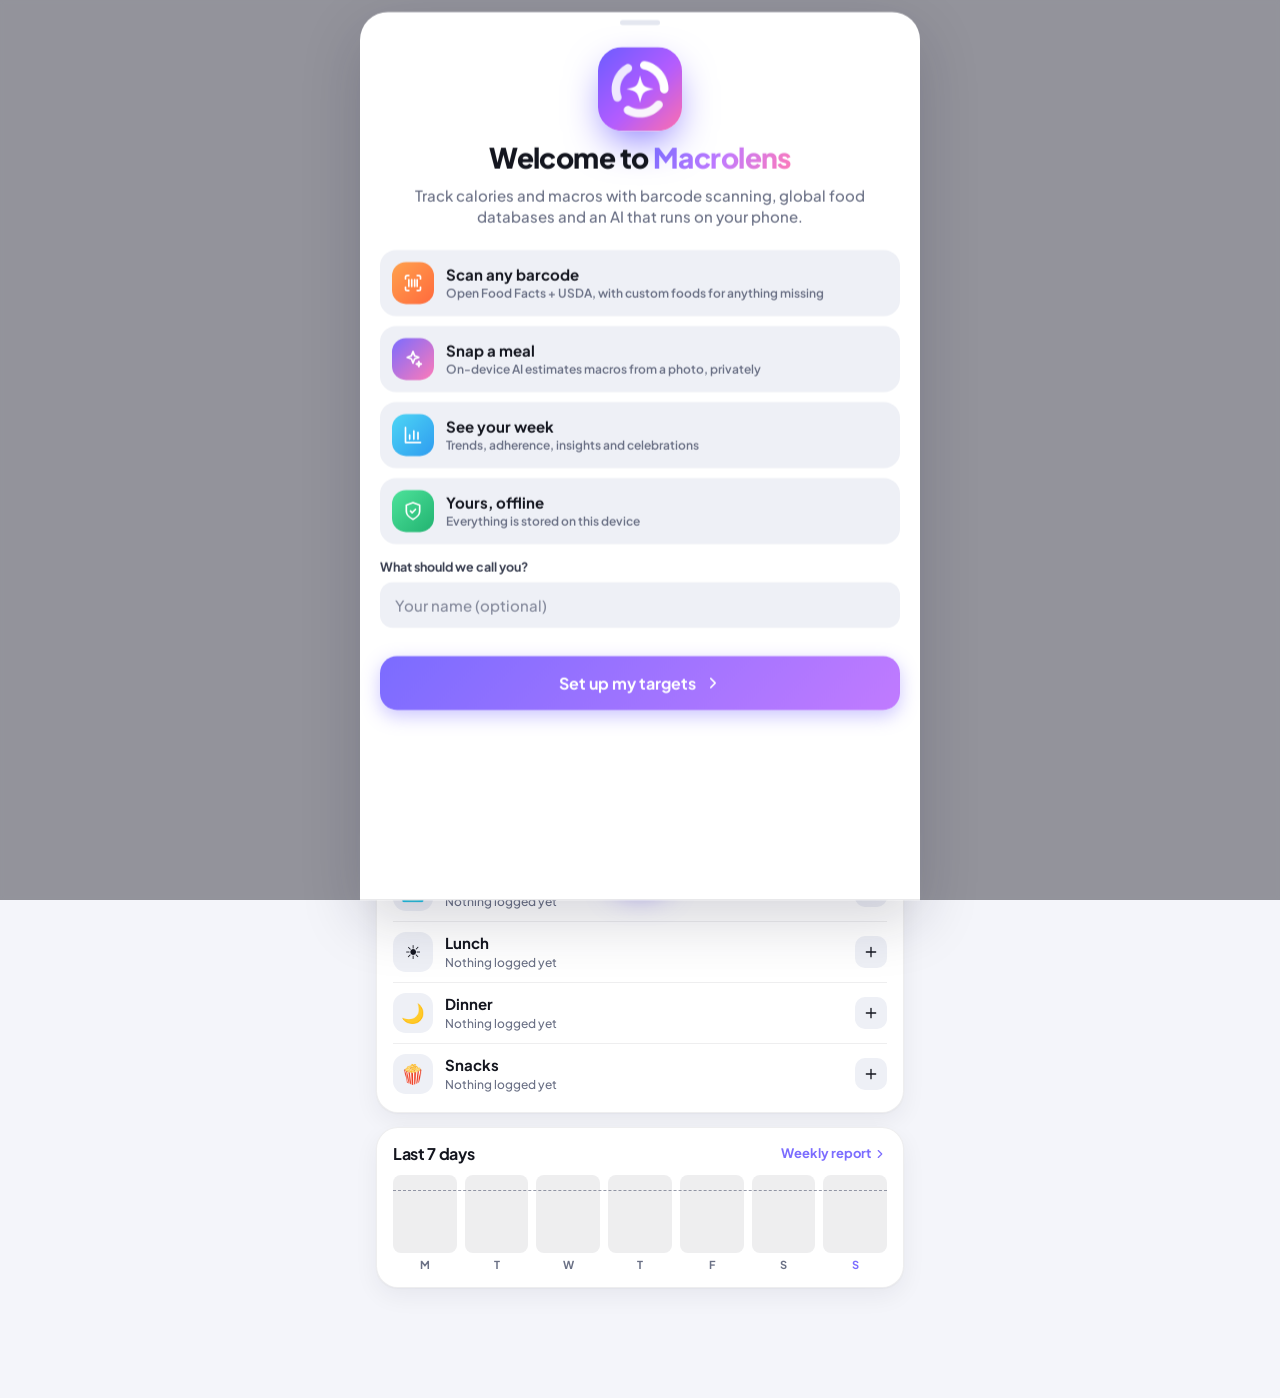
==== index.html @ 3b5131a4 "Initial commit" ====
<!doctype html>
<html lang="en">
<head>
  <meta charset="utf-8">
  <meta name="viewport" content="width=device-width, initial-scale=1, viewport-fit=cover, interactive-widget=resizes-content">
  <title>Macrolens</title>
  <meta name="description" content="Macro & calorie tracker with barcode scanning, Open Food Facts + USDA search, and private on-device AI meal photo estimates.">
  <meta name="theme-color" content="#0c0d12">
  <meta name="color-scheme" content="dark light">
  <meta name="mobile-web-app-capable" content="yes">
  <meta name="apple-mobile-web-app-capable" content="yes">
  <meta name="apple-mobile-web-app-status-bar-style" content="black-translucent">
  <meta name="apple-mobile-web-app-title" content="Macrolens">
  <link rel="manifest" href="manifest.webmanifest">
  <link rel="icon" href="icons/favicon.svg" type="image/svg+xml">
  <link rel="icon" href="icons/icon-192.png" sizes="192x192" type="image/png">
  <link rel="apple-touch-icon" href="icons/apple-touch-icon.png">
  <link rel="preconnect" href="https://fonts.googleapis.com">
  <link rel="preconnect" href="https://fonts.gstatic.com" crossorigin>
  <link rel="stylesheet" href="https://fonts.googleapis.com/css2?family=Plus+Jakarta+Sans:wght@400;500;600;700;800&display=swap">
  <link rel="stylesheet" href="css/app.css">
  <script>
    // Apply the saved theme before first paint to avoid a flash.
    try { var t = localStorage.getItem('ml-theme'); if (t && t !== 'system') document.documentElement.dataset.theme = t; } catch (e) {}
  </script>
</head>
<body>
  <svg width="0" height="0" style="position:absolute" aria-hidden="true" focusable="false">
    <defs>
      <linearGradient id="grad-kcal" x1="0" y1="0" x2="1" y2="1">
        <stop offset="0" stop-color="#7b6cff"/>
        <stop offset="0.55" stop-color="#b56cff"/>
        <stop offset="1" stop-color="#ff7ab8"/>
      </linearGradient>
    </defs>
  </svg>

  <div id="app">
    <main id="view" class="view" aria-live="polite"></main>
    <nav class="tabbar" aria-label="Main"></nav>
  </div>

  <div class="boot-splash" aria-hidden="true">
    <img src="icons/icon-192.png" alt="" width="72" height="72">
  </div>

  <noscript><p style="padding:24px;font-family:sans-serif">Macrolens needs JavaScript enabled.</p></noscript>
  <script type="module" src="js/app.js"></script>
</body>
</html>
---- css/app.css ----
/* ===== Macrolens — design tokens ===== */
:root {
  --brand: #7b6cff;
  --brand-2: #c17bff;
  --kcal: #9a7bff;
  --protein: #ff6b8b;
  --carbs: #36c5f0;
  --fat: #ffb547;
  --fiber: #3dd68c;
  --water: #4c9bff;
  --over: #ff5a5f;
  --ok: #2fcf86;
  --warn: #ffb547;

  --bg: #f4f5fa;
  --surface: #ffffff;
  --surface-2: #eef0f6;
  --surface-3: #e4e7f0;
  --text: #14161f;
  --text-2: #3b4052;
  --muted: #6a7085;
  --border: rgba(15, 20, 40, 0.07);
  --track: rgba(15, 20, 40, 0.07);
  --shadow: 0 1px 2px rgba(20, 24, 50, 0.04), 0 8px 24px rgba(20, 24, 50, 0.06);
  --shadow-lg: 0 20px 60px rgba(20, 24, 50, 0.18);
  --backdrop: rgba(12, 14, 24, 0.42);
  --glass: rgba(255, 255, 255, 0.78);

  --r-sm: 10px;
  --r: 16px;
  --r-lg: 22px;
  --r-xl: 28px;
  --safe-t: env(safe-area-inset-top, 0px);
  --safe-b: env(safe-area-inset-bottom, 0px);
  --tabbar-h: 68px;
  --ease: cubic-bezier(0.2, 0.8, 0.2, 1);
  --spring: cubic-bezier(0.34, 1.56, 0.64, 1);
  --font: 'Plus Jakarta Sans', system-ui, -apple-system, 'Segoe UI', Roboto, sans-serif;
  color-scheme: light;
}

@media (prefers-color-scheme: dark) {
  :root:not([data-theme='light']) {
    --bg: #0c0d12;
    --surface: #15171f;
    --surface-2: #1d2029;
    --surface-3: #262a35;
    --text: #f3f4f8;
    --text-2: #c9ccd8;
    --muted: #8d93a5;
    --border: rgba(255, 255, 255, 0.07);
    --track: rgba(255, 255, 255, 0.08);
    --shadow: 0 1px 0 rgba(255, 255, 255, 0.03) inset, 0 10px 30px rgba(0, 0, 0, 0.25);
    --shadow-lg: 0 24px 70px rgba(0, 0, 0, 0.55);
    --backdrop: rgba(0, 0, 0, 0.6);
    --glass: rgba(18, 20, 27, 0.78);
    color-scheme: dark;
  }
}
:root[data-theme='dark'] {
  --bg: #0c0d12;
  --surface: #15171f;
  --surface-2: #1d2029;
  --surface-3: #262a35;
  --text: #f3f4f8;
  --text-2: #c9ccd8;
  --muted: #8d93a5;
  --border: rgba(255, 255, 255, 0.07);
  --track: rgba(255, 255, 255, 0.08);
  --shadow: 0 1px 0 rgba(255, 255, 255, 0.03) inset, 0 10px 30px rgba(0, 0, 0, 0.25);
  --shadow-lg: 0 24px 70px rgba(0, 0, 0, 0.55);
  --backdrop: rgba(0, 0, 0, 0.6);
  --glass: rgba(18, 20, 27, 0.78);
  color-scheme: dark;
}

/* ===== Base ===== */
*, *::before, *::after { box-sizing: border-box; }
[hidden] { display: none !important; }
html { -webkit-text-size-adjust: 100%; -webkit-tap-highlight-color: transparent; }
body {
  margin: 0;
  min-height: 100dvh;
  background: var(--bg);
  color: var(--text);
  font: 500 15px/1.45 var(--font);
  -webkit-font-smoothing: antialiased;
  overscroll-behavior-y: none;
}
body.has-sheet { overflow: hidden; }
a { color: inherit; text-decoration: none; }
button { font: inherit; color: inherit; background: none; border: 0; padding: 0; cursor: pointer; }
button:disabled { opacity: 0.5; cursor: default; }
img { display: block; max-width: 100%; }
h1, h2, h3, h4 { margin: 0; letter-spacing: -0.02em; line-height: 1.2; }
h1 { font-size: 26px; font-weight: 800; }
h2 { font-size: 20px; font-weight: 800; }
h3 { font-size: 16px; font-weight: 700; }
h4 { font-size: 13px; font-weight: 700; }
p { margin: 0; }
input, select, textarea { font: inherit; color: inherit; }
:focus-visible { outline: 2px solid var(--brand); outline-offset: 2px; }
.ico { flex: none; display: block; }
b { font-weight: 700; }
small { font-size: 12px; }

/* ===== Layout ===== */
#app { max-width: 560px; margin: 0 auto; min-height: 100dvh; }
.view { padding: calc(var(--safe-t) + 14px) 16px calc(var(--tabbar-h) + var(--safe-b) + 24px); }
.view-inner { display: flex; flex-direction: column; gap: 14px; }
.view-inner.enter { animation: viewIn 0.35s var(--ease) both; }
@keyframes viewIn { from { opacity: 0; transform: translateY(8px); } }
.bottom-space { height: 4px; }

.topbar { display: flex; align-items: flex-end; justify-content: space-between; gap: 12px; padding: 4px 2px 2px; }
.eyebrow { color: var(--muted); font-size: 13px; font-weight: 600; margin-bottom: 2px; }
.range-sub { margin-top: -8px; padding: 0 2px; }

.card {
  background: var(--surface);
  border: 1px solid var(--border);
  border-radius: var(--r-lg);
  padding: 16px;
  box-shadow: var(--shadow);
}
.card-head { display: flex; align-items: center; justify-content: space-between; gap: 10px; margin-bottom: 12px; }
.card-head h3 { display: flex; align-items: center; gap: 8px; }
.card > p.muted.small { margin: -4px 0 12px; }
.error-card { border-color: color-mix(in srgb, var(--over) 40%, transparent); }

/* ===== Utilities ===== */
.row { display: flex; align-items: center; }
.row.gap { gap: 12px; }
.row.gap-sm, .gap-sm { gap: 6px; }
.row.between, .between { justify-content: space-between; }
.wrap { flex-wrap: wrap; }
.grow { flex: 1; min-width: 0; }
.grid2 { display: grid; grid-template-columns: 1fr 1fr; gap: 10px; }
.grid3 { display: grid; grid-template-columns: repeat(3, 1fr); gap: 10px; }
.muted { color: var(--muted); }
.small { font-size: 12.5px; }
.center { text-align: center; }
.nomargin { margin: 0 !important; }
.empty { color: var(--muted); text-align: center; padding: 18px 8px; font-size: 14px; }
.empty.sm { padding: 10px; font-size: 13px; }
.protein-text { color: var(--protein); }
.carbs-text { color: var(--carbs); }
.fat-text { color: var(--fat); }
.ok-text { color: var(--ok); display: inline-flex; align-items: center; gap: 4px; }
.warn-text { color: var(--warn); display: inline-flex; align-items: center; gap: 4px; }
.danger-text { color: var(--over) !important; }
.grad-text { background: linear-gradient(120deg, var(--brand), var(--brand-2) 50%, #ff7ab8); -webkit-background-clip: text; background-clip: text; color: transparent; }
.link { color: var(--brand); font-weight: 700; font-size: 13px; display: inline-flex; align-items: center; gap: 2px; }
.sub-head { margin: 18px 0 6px; color: var(--muted); text-transform: uppercase; letter-spacing: 0.06em; font-size: 11px; }

.pill { display: inline-flex; align-items: center; gap: 4px; padding: 3px 9px; border-radius: 99px; background: var(--surface-2); font-size: 11.5px; font-weight: 700; color: var(--text-2); }
.pill.down { background: color-mix(in srgb, var(--ok) 16%, transparent); color: var(--ok); }
.pill.up { background: color-mix(in srgb, var(--warn) 18%, transparent); color: var(--warn); }

.badge { display: inline-flex; align-items: center; gap: 3px; padding: 1px 6px; border-radius: 6px; font-size: 10px; font-weight: 800; letter-spacing: 0.03em; text-transform: uppercase; background: var(--surface-2); color: var(--muted); vertical-align: 1px; }
.badge-off { background: color-mix(in srgb, #ff8a3d 16%, transparent); color: #f07a2a; }
.badge-usda { background: color-mix(in srgb, var(--fiber) 16%, transparent); color: #22b371; }
.badge-custom { background: color-mix(in srgb, var(--brand) 16%, transparent); color: var(--brand); }
.badge-ai { background: linear-gradient(120deg, color-mix(in srgb, var(--brand) 22%, transparent), color-mix(in srgb, #ff7ab8 22%, transparent)); color: var(--brand-2); }
.badge-quick { background: color-mix(in srgb, var(--fat) 18%, transparent); color: #e69a20; }
.badge-ok { background: color-mix(in srgb, var(--ok) 16%, transparent); color: var(--ok); }

/* ===== Buttons ===== */
.btn {
  display: inline-flex; align-items: center; justify-content: center; gap: 8px;
  height: 44px; padding: 0 18px; border-radius: 14px;
  font-weight: 700; font-size: 14.5px; white-space: nowrap;
  transition: transform 0.15s var(--ease), background 0.2s, box-shadow 0.2s, opacity 0.2s;
  user-select: none;
}
.btn:active:not(:disabled) { transform: scale(0.97); }
.btn.primary { background: linear-gradient(135deg, var(--brand), var(--brand-2)); color: #fff; box-shadow: 0 6px 18px color-mix(in srgb, var(--brand) 38%, transparent); }
.btn.soft { background: var(--surface-2); color: var(--text); }
.btn.ghost { background: transparent; color: var(--text-2); }
.btn.danger { background: var(--over); color: #fff; }
.btn.sm { height: 34px; padding: 0 12px; font-size: 13px; border-radius: 11px; }
.btn.lg { height: 54px; font-size: 16px; border-radius: 17px; }
.btn.block { display: flex; width: 100%; }
.btn.grow { flex: 1; }
.link-btn { color: var(--muted); font-weight: 600; font-size: 13.5px; height: 40px; }

.btn-icon {
  display: inline-grid; place-items: center; width: 40px; height: 40px; border-radius: 13px; flex: none;
  transition: transform 0.15s var(--ease), background 0.2s;
  position: relative;
}
.btn-icon:active { transform: scale(0.92); }
.btn-icon.soft { background: var(--surface-2); }
.btn-icon.ghost { color: var(--muted); }
.btn-icon.sm { width: 32px; height: 32px; border-radius: 10px; }
.btn-icon.primary-soft { background: color-mix(in srgb, var(--brand) 14%, transparent); color: var(--brand); }
.btn-icon.disabled { opacity: 0.35; pointer-events: none; }

/* ===== Forms ===== */
.field { display: flex; flex-direction: column; gap: 6px; margin-bottom: 14px; min-width: 0; }
.label { font-size: 12.5px; font-weight: 700; color: var(--text-2); display: flex; align-items: baseline; gap: 4px; }
.unit-hint { color: var(--muted); font-weight: 600; font-size: 11px; }
.unit { color: var(--muted); font-weight: 600; font-size: 13px; }
.input {
  width: 100%; height: 46px; padding: 0 14px; border-radius: 13px;
  background: var(--surface-2); border: 1.5px solid transparent; outline: none;
  font-weight: 600; font-size: 15px;
  transition: border-color 0.2s, background 0.2s;
  -webkit-appearance: none; appearance: none;
}
.input:focus { border-color: color-mix(in srgb, var(--brand) 60%, transparent); background: var(--surface); }
.input::placeholder { color: var(--muted); font-weight: 500; opacity: 0.8; }
.input.sm { height: 38px; font-size: 13.5px; padding: 0 10px; border-radius: 11px; }
.input-xl { height: 58px; font-size: 24px; font-weight: 800; }
select.input { background-image: url("data:image/svg+xml,%3Csvg xmlns='http://www.w3.org/2000/svg' width='16' height='16' viewBox='0 0 24 24' fill='none' stroke='%238d93a5' stroke-width='2.5' stroke-linecap='round'%3E%3Cpath d='m6 9 6 6 6-6'/%3E%3C/svg%3E"); background-repeat: no-repeat; background-position: right 12px center; padding-right: 36px; }
input[type='number']::-webkit-inner-spin-button { -webkit-appearance: none; }
input[type='number'] { -moz-appearance: textfield; }

.seg { display: flex; background: var(--surface-2); padding: 4px; border-radius: 14px; gap: 4px; }
.seg button { flex: 1; height: 38px; border-radius: 10px; font-weight: 700; font-size: 13.5px; color: var(--muted); display: flex; align-items: center; justify-content: center; gap: 6px; transition: background 0.2s, color 0.2s, box-shadow 0.2s; }
.seg button.active { background: var(--surface); color: var(--text); box-shadow: 0 2px 8px rgba(0, 0, 0, 0.08); }
.seg.sm button { height: 30px; font-size: 12.5px; padding: 0 10px; }
.seg-lg button { height: 54px; flex-direction: column; gap: 0; font-size: 12.5px; }
.seg-lg button span { font-size: 18px; line-height: 1.2; }

.chip { display: inline-flex; align-items: center; gap: 6px; height: 36px; padding: 0 14px; border-radius: 99px; background: var(--surface-2); font-weight: 700; font-size: 13px; color: var(--text-2); white-space: nowrap; transition: background 0.2s, color 0.2s, transform 0.15s; }
.chip:active { transform: scale(0.95); }
.chip.active { background: var(--text); color: var(--bg); }
.chip.sm { height: 30px; padding: 0 12px; font-size: 12.5px; }
.chips-wrap { display: flex; flex-wrap: wrap; gap: 8px; }
.meal-chips { display: flex; gap: 8px; overflow-x: auto; scrollbar-width: none; padding: 2px 0; }
.meal-chips::-webkit-scrollbar { display: none; }
.meal-chips.compact .chip { height: 32px; padding: 0 12px; font-size: 12.5px; }

.radio-cards { display: flex; flex-direction: column; gap: 6px; }
.radio-cards button { text-align: left; padding: 10px 14px; border-radius: 13px; background: var(--surface-2); border: 1.5px solid transparent; display: flex; justify-content: space-between; align-items: center; gap: 10px; transition: border-color 0.2s, background 0.2s; }
.radio-cards button small { color: var(--muted); font-weight: 600; text-align: right; }
.radio-cards button.active { border-color: var(--brand); background: color-mix(in srgb, var(--brand) 10%, var(--surface)); }

.switch { -webkit-appearance: none; appearance: none; width: 48px; height: 28px; border-radius: 99px; background: var(--surface-3); position: relative; cursor: pointer; transition: background 0.25s; flex: none; margin: 0; }
.switch::after { content: ''; position: absolute; top: 3px; left: 3px; width: 22px; height: 22px; border-radius: 50%; background: #fff; box-shadow: 0 2px 6px rgba(0, 0, 0, 0.2); transition: transform 0.25s var(--spring); }
.switch:checked { background: var(--brand); }
.switch:checked::after { transform: translateX(20px); }

input[type='range'] { -webkit-appearance: none; appearance: none; width: 100%; height: 6px; border-radius: 99px; background: var(--track); outline: none; }
input[type='range']::-webkit-slider-thumb { -webkit-appearance: none; width: 24px; height: 24px; border-radius: 50%; background: #fff; border: 3px solid var(--brand); box-shadow: 0 2px 8px rgba(0, 0, 0, 0.2); cursor: pointer; }
input[type='range']::-moz-range-thumb { width: 18px; height: 18px; border-radius: 50%; background: #fff; border: 3px solid var(--brand); }

/* ===== Tab bar ===== */
.tabbar {
  position: fixed; left: 50%; bottom: 0; transform: translateX(-50%); z-index: 50;
  width: 100%; max-width: 560px;
  height: calc(var(--tabbar-h) + var(--safe-b)); padding: 6px 10px var(--safe-b);
  display: grid; grid-template-columns: repeat(5, 1fr); align-items: center;
  background: var(--glass); backdrop-filter: blur(20px) saturate(1.6); -webkit-backdrop-filter: blur(20px) saturate(1.6);
  border-top: 1px solid var(--border);
}
.tabbar a { display: flex; flex-direction: column; align-items: center; gap: 3px; font-size: 11px; font-weight: 700; color: var(--muted); padding: 6px 0; transition: color 0.2s; }
.tabbar a .ico { transition: transform 0.3s var(--spring); }
.tabbar a.active { color: var(--text); }
.tabbar a.active .ico { transform: translateY(-1px) scale(1.08); color: var(--brand); }
.fab {
  justify-self: center; width: 58px; height: 58px; margin-top: -26px; border-radius: 20px;
  display: grid; place-items: center; color: #fff;
  background: linear-gradient(135deg, var(--brand), var(--brand-2) 60%, #ff7ab8);
  box-shadow: 0 10px 26px color-mix(in srgb, var(--brand) 50%, transparent), 0 0 0 5px var(--bg);
  transition: transform 0.2s var(--spring);
}
.fab:active { transform: scale(0.9) rotate(90deg); }

/* ===== Rings & bars ===== */
.ring { position: relative; flex: none; }
.ring svg { display: block; }
.ring-fill { transition: stroke-dashoffset 1.1s var(--ease); }
.ring-over { filter: drop-shadow(0 0 4px color-mix(in srgb, var(--over) 60%, transparent)); }
.ring-center { position: absolute; inset: 0; display: flex; flex-direction: column; align-items: center; justify-content: center; text-align: center; }

.pbar { height: 8px; border-radius: 99px; background: var(--track); overflow: hidden; }
.pbar.lg { height: 10px; }
.pbar span { display: block; height: 100%; border-radius: inherit; transition: width 0.9s var(--ease); }
.pbar.is-over span { background: var(--over) !important; }

.split-bar { display: flex; height: 8px; border-radius: 99px; overflow: hidden; gap: 2px; background: var(--track); }
.split-bar.lg { height: 12px; }
.split-bar span { transition: width 0.5s var(--ease); }
.split-bar .p { background: var(--protein); }
.split-bar .c { background: var(--carbs); }
.split-bar .f { background: var(--fat); }

/* ===== Dashboard ===== */
.streak-chip { display: flex; align-items: center; gap: 4px; height: 38px; padding: 0 12px; border-radius: 13px; background: var(--surface); border: 1px solid var(--border); color: var(--muted); font-size: 15px; box-shadow: var(--shadow); }
.streak-chip.on { color: #ff7a3d; }
.streak-chip.on .ico { animation: flicker 2.2s ease-in-out infinite; }
@keyframes flicker { 50% { transform: scale(1.12) rotate(-4deg); } }

.install-card { display: flex; align-items: center; gap: 12px; text-align: left; background: linear-gradient(135deg, color-mix(in srgb, var(--brand) 16%, var(--surface)), var(--surface)); }
.install-card > span:nth-child(2) { flex: 1; display: flex; flex-direction: column; }
.install-card small { color: var(--muted); }
.install-ico { width: 44px; height: 44px; border-radius: 14px; display: grid; place-items: center; background: var(--brand); color: #fff; }

.hero { display: flex; flex-direction: column; align-items: center; gap: 14px; padding: 22px 16px 16px; position: relative; overflow: hidden; }
.hero::before { content: ''; position: absolute; inset: -40% -20% auto; height: 120%; background: radial-gradient(closest-side, color-mix(in srgb, var(--brand) 16%, transparent), transparent); pointer-events: none; }
.hero-ring { position: relative; }
.hero-num { font-size: 44px; font-weight: 800; letter-spacing: -0.04em; line-height: 1; font-variant-numeric: tabular-nums; }
.hero-num.over { color: var(--over); }
.hero-lbl { color: var(--muted); font-weight: 700; font-size: 13px; margin-top: 4px; }
.hero-stats { width: 100%; display: flex; align-items: center; justify-content: space-around; position: relative; }
.hero-stats > div:not(.divider) { display: flex; flex-direction: column; align-items: center; gap: 1px; }
.hero-stats b { font-size: 18px; font-variant-numeric: tabular-nums; }
.hero-stats b small { color: var(--muted); font-weight: 600; }
.divider { width: 1px; height: 30px; background: var(--border); }

.macro-grid { display: grid; grid-template-columns: repeat(3, 1fr); gap: 10px; }
.macro-card { display: flex; flex-direction: column; align-items: center; gap: 2px; padding: 14px 8px 12px; text-align: center; transition: transform 0.15s; }
.macro-card:active { transform: scale(0.97); }
.macro-pct { font-size: 13px; font-weight: 800; }
.macro-name { font-weight: 800; font-size: 13px; margin-top: 6px; }
.macro-val b { font-size: 17px; font-variant-numeric: tabular-nums; }
.macro-val span { font-size: 12px; font-weight: 600; }
.macro-left { font-size: 11.5px; }

.quick-actions { display: grid; grid-template-columns: repeat(4, 1fr); gap: 10px; }
.quick-actions button { display: flex; flex-direction: column; align-items: center; gap: 7px; font-size: 12px; font-weight: 700; color: var(--text-2); transition: transform 0.15s; }
.quick-actions button:active { transform: scale(0.93); }
.qa-ico { width: 58px; height: 58px; border-radius: 19px; display: grid; place-items: center; color: #fff; box-shadow: 0 8px 18px -6px var(--c); --c: var(--brand); background: var(--c); }
.qa-ico.scan { --c: #ff8a3d; background: linear-gradient(135deg, #ffa24d, #ff6a3d); }
.qa-ico.snap { --c: #b56cff; background: linear-gradient(135deg, #7b6cff, #c17bff 60%, #ff7ab8); }
.qa-ico.search { --c: #36c5f0; background: linear-gradient(135deg, #4dd6f5, #2f9cf0); }
.qa-ico.quick { --c: #ffb547; background: linear-gradient(135deg, #ffd060, #ffa03d); }

.water-card .card-head { margin-bottom: 10px; }
.water-ico { width: 38px; height: 38px; border-radius: 12px; display: grid; place-items: center; background: color-mix(in srgb, var(--water) 16%, transparent); color: var(--water); }
.glasses { display: flex; gap: 5px; }
.glass { flex: 1; height: 26px; border-radius: 6px 6px 9px 9px; background: var(--track); position: relative; overflow: hidden; }
.glass::after { content: ''; position: absolute; inset: 100% 0 0; background: linear-gradient(180deg, #7cc0ff, var(--water)); border-radius: inherit; transition: inset 0.5s var(--spring); transition-delay: calc(var(--i) * 30ms); }
.glass.full::after { inset: 0; }

.meals-card { padding-bottom: 8px; }
.meal-row { display: flex; align-items: center; gap: 12px; padding: 10px 0; border-top: 1px solid var(--border); }
.meal-row:first-of-type { border-top: 0; }
.meal-row a { display: flex; flex-direction: column; min-width: 0; }
.meal-row small { white-space: nowrap; overflow: hidden; text-overflow: ellipsis; }
.meal-emoji { width: 40px; height: 40px; border-radius: 13px; background: var(--surface-2); display: grid; place-items: center; font-size: 19px; flex: none; }
.meal-kcal { font-weight: 800; font-variant-numeric: tabular-nums; }
.meal-kcal small { color: var(--muted); font-weight: 600; }

.spark-card { display: block; }
.spark { position: relative; display: flex; gap: 8px; height: 96px; }
.spark-target { position: absolute; left: 0; right: 0; height: 0; border-top: 1.5px dashed color-mix(in srgb, var(--muted) 70%, transparent); pointer-events: none; z-index: 1; }
.spark-col { flex: 1; display: flex; flex-direction: column; align-items: center; gap: 4px; }
.spark-col span { font-size: 11px; font-weight: 700; color: var(--muted); height: 14px; }
.spark-col.today span { color: var(--brand); }
.spark-bar-wrap { flex: 1; width: 100%; display: flex; align-items: flex-end; background: var(--track); border-radius: 8px; overflow: hidden; }
.spark-bar { width: 100%; background: color-mix(in srgb, var(--brand) 55%, transparent); border-radius: 8px; transition: height 0.9s var(--ease); }
.spark-bar.hit { background: linear-gradient(180deg, var(--brand-2), var(--brand)); }
.spark-bar.over { background: linear-gradient(180deg, #ff8a8d, var(--over)); }

/* ===== Diary ===== */
.date-strip { display: flex; align-items: center; gap: 2px; }
.days { flex: 1; display: grid; grid-template-columns: repeat(7, 1fr); gap: 4px; }
.day { display: flex; flex-direction: column; align-items: center; gap: 2px; padding: 8px 0 6px; border-radius: 14px; color: var(--muted); font-size: 11px; font-weight: 700; transition: background 0.2s, color 0.2s; }
.day b { font-size: 16px; color: var(--text); }
.day i { width: 5px; height: 5px; border-radius: 50%; background: transparent; }
.day.logged i { background: var(--brand); }
.day.today b { color: var(--brand); }
.day.sel { background: var(--text); color: color-mix(in srgb, var(--bg) 70%, transparent); }
.day.sel b { color: var(--bg); }
.day.sel.logged i { background: var(--bg); }
label.btn-icon { cursor: pointer; overflow: hidden; }
.date-input { position: absolute; inset: 0; opacity: 0; cursor: pointer; }
.date-input::-webkit-calendar-picker-indicator { position: absolute; inset: 0; width: 100%; height: 100%; cursor: pointer; }

.day-summary { display: flex; flex-direction: column; gap: 10px; }
.ds-top { display: flex; align-items: baseline; justify-content: space-between; }
.ds-kcal { font-size: 24px; letter-spacing: -0.03em; font-variant-numeric: tabular-nums; }
.ds-macros { display: grid; grid-template-columns: repeat(3, 1fr); gap: 12px; }
.ds-macros .small { font-weight: 700; margin-bottom: 5px; gap: 4px; }
.ds-macros .pbar { height: 6px; }

.meal-card { padding: 12px 12px 6px; }
.meal-head { display: flex; align-items: center; gap: 12px; padding: 2px 2px 8px; }
.list { list-style: none; margin: 0; padding: 0; display: flex; flex-direction: column; }
.entry { display: flex; align-items: center; gap: 12px; padding: 9px 4px; border-top: 1px solid var(--border); cursor: pointer; border-radius: 12px; transition: background 0.15s; user-select: none; -webkit-user-select: none; }
.entry:active { background: var(--surface-2); }
.li-thumb { width: 44px; height: 44px; border-radius: 13px; background: var(--surface-2); display: grid; place-items: center; overflow: hidden; flex: none; }
.thumb-img { width: 100%; height: 100%; object-fit: cover; }
.thumb-emoji { font-size: 21px; line-height: 1; }
.li-main { flex: 1; min-width: 0; display: flex; flex-direction: column; gap: 2px; }
.li-title { font-weight: 700; font-size: 14.5px; white-space: nowrap; overflow: hidden; text-overflow: ellipsis; }
.li-sub { color: var(--muted); font-size: 12px; font-weight: 600; white-space: nowrap; overflow: hidden; text-overflow: ellipsis; }
.li-end { display: flex; flex-direction: column; align-items: flex-end; flex: none; }
.li-end b { font-size: 15px; font-variant-numeric: tabular-nums; }
.li-end small { color: var(--muted); font-size: 11px; font-weight: 600; }
.copy-prev { display: flex; align-items: center; justify-content: center; gap: 8px; width: 100%; padding: 12px; margin: 2px 0 6px; border-radius: 13px; border: 1.5px dashed var(--border); color: var(--muted); font-weight: 700; font-size: 13px; }
.copy-prev:active { background: var(--surface-2); }

/* ===== Week ===== */
.week-nav { display: flex; gap: 6px; }
.stat-grid { display: grid; grid-template-columns: 1fr 1fr; gap: 10px; }
.stat { display: flex; flex-direction: column; gap: 1px; padding: 14px; position: relative; overflow: hidden; }
.stat b { font-size: 24px; letter-spacing: -0.03em; margin-top: 4px; font-variant-numeric: tabular-nums; }
.stat b small { font-size: 14px; color: var(--muted); font-weight: 700; }
.stat-ico { width: 30px; height: 30px; border-radius: 10px; display: grid; place-items: center; margin-bottom: 6px; color: var(--c); background: color-mix(in srgb, var(--c) 15%, transparent); }
.tone-kcal { --c: var(--kcal); }
.tone-brand { --c: var(--brand); }
.tone-protein { --c: var(--protein); }
.tone-fiber { --c: var(--fiber); }

.chart { width: 100%; height: auto; display: block; overflow: visible; }
.bar-bg { fill: var(--track); opacity: 0.6; }
.bar { fill: color-mix(in srgb, var(--brand) 50%, transparent); transform-box: fill-box; transform-origin: bottom; animation: barUp 0.8s var(--ease) both; animation-delay: var(--d); }
.bar.hit { fill: url(#bar-grad); }
.bar.over { fill: var(--over); }
.bar.empty { display: none; }
@keyframes barUp { from { transform: scaleY(0); } }
.bar-val { font-size: 10px; font-weight: 800; fill: var(--text-2); }
.bar-lbl { font-size: 11px; font-weight: 700; fill: var(--muted); }
.bar-lbl.today { fill: var(--brand); }
.target-line { stroke: var(--text); stroke-opacity: 0.45; stroke-width: 1.5; stroke-dasharray: 4 4; }
.legend { display: inline-flex; align-items: center; gap: 6px; font-size: 12px; font-weight: 700; color: var(--muted); }
.lg-target { width: 16px; border-top: 2px dashed var(--muted); display: inline-block; }

.heat { display: flex; flex-direction: column; gap: 6px; }
.heat-row { display: grid; grid-template-columns: 56px repeat(7, 1fr); gap: 5px; align-items: center; }
.heat-head span { text-align: center; font-size: 11px; font-weight: 700; color: var(--muted); }
.heat-name { font-size: 12px; font-weight: 800; }
.heat-cell { height: 30px; border-radius: 9px; display: grid; place-items: center; font-size: 10.5px; font-weight: 800; color: var(--text-2); background: var(--track); position: relative; overflow: hidden; isolation: isolate; }
.heat-cell::before { content: ''; position: absolute; inset: 0; background: var(--c); opacity: var(--a); z-index: -1; }
.heat-cell.ok { color: #fff; }

.donut-wrap { display: flex; align-items: center; gap: 16px; }
.donut { width: 132px; height: 132px; flex: none; }
.donut circle { transition: stroke-dasharray 0.8s var(--ease); }
.donut-num { font-size: 20px; font-weight: 800; fill: var(--text); }
.donut-lbl { font-size: 10px; font-weight: 700; fill: var(--muted); }
.donut-legend { display: flex; flex-direction: column; gap: 10px; flex: 1; }
.donut-legend > div { display: grid; grid-template-columns: 10px auto 1fr; column-gap: 8px; align-items: center; font-size: 13px; }
.donut-legend small { grid-column: 3; }
.dot { width: 10px; height: 10px; border-radius: 50%; display: inline-block; }

.weight-head { display: flex; align-items: center; gap: 10px; flex-wrap: wrap; margin-bottom: 8px; }
.weight-head > b { font-size: 26px; letter-spacing: -0.03em; }
.weight-head > b small { font-size: 14px; color: var(--muted); }
.w-dot { fill: var(--surface); stroke: var(--brand); stroke-width: 2; }

.insights ul { list-style: none; margin: 0; padding: 0; display: flex; flex-direction: column; gap: 10px; }
.insights li { padding: 12px 14px; border-radius: 14px; background: var(--surface-2); font-size: 13.5px; line-height: 1.5; color: var(--text-2); }
.list.compact li { padding: 8px 0; border-top: 1px solid var(--border); }

/* ===== Profile ===== */
.profile-card { display: flex; flex-direction: column; gap: 14px; }
.avatar { width: 56px; height: 56px; border-radius: 18px; display: grid; place-items: center; font-weight: 800; font-size: 20px; color: #fff; background: linear-gradient(135deg, var(--brand), #ff7ab8); flex: none; }
.targets-row { display: grid; grid-template-columns: 1.1fr 1fr 1fr 1fr; gap: 8px; }
.targets-row > div { display: flex; flex-direction: column; padding: 10px; border-radius: 14px; background: var(--surface-2); }
.targets-row b { font-size: 17px; font-variant-numeric: tabular-nums; }
.targets-row small { font-size: 10.5px; font-weight: 700; color: var(--muted); }
.t-kcal { background: linear-gradient(135deg, var(--brand), var(--brand-2)) !important; color: #fff; }
.t-kcal small { color: rgba(255, 255, 255, 0.8) !important; }
.t-macro.protein b { color: var(--protein); }
.t-macro.carbs b { color: var(--carbs); }
.t-macro.fat b { color: var(--fat); }

.set-row { display: flex; align-items: center; justify-content: space-between; gap: 12px; padding: 12px 0; border-top: 1px solid var(--border); font-weight: 700; width: 100%; text-align: left; }
.set-row > span { display: flex; flex-direction: column; gap: 1px; }
.set-row small { font-weight: 600; }
.card-head + .set-row { border-top: 0; }
.set-row.as-btn { cursor: pointer; }
.card .btn.block + .btn.block, .card .set-row + .btn, .card .grid2 + .btn { margin-top: 10px; }
.about { display: flex; flex-direction: column; gap: 12px; background: transparent; box-shadow: none; border: 0; }
.ai-dl { display: flex; flex-direction: column; gap: 8px; margin-bottom: 8px; }

.calc-result { margin-top: 6px; padding: 16px; border-radius: 18px; background: var(--surface-2); display: flex; flex-direction: column; gap: 12px; }
.calc-big { font-size: 34px; font-weight: 800; letter-spacing: -0.04em; font-variant-numeric: tabular-nums; }
.calc-macros { display: grid; grid-template-columns: repeat(4, 1fr); gap: 6px; }
.calc-macros > div { display: flex; flex-direction: column; }
.calc-macros b { font-size: 16px; }
.calc-macros small { font-weight: 700; color: var(--muted); }
.calc-macros .protein b { color: var(--protein); }
.calc-macros .carbs b { color: var(--carbs); }
.calc-macros .fat b { color: var(--fat); }
.calc-macros .fiber b { color: var(--fiber); }
.diet-desc { margin-top: 2px; }

.manage-row { display: flex; align-items: center; gap: 4px; }
.manage-row .food-row { flex: 1; min-width: 0; }

/* ===== Sheets ===== */
.sheet-wrap { position: fixed; inset: 0; z-index: 100; display: flex; align-items: flex-end; justify-content: center; }
.sheet-backdrop { position: absolute; inset: 0; background: var(--backdrop); opacity: 0; transition: opacity 0.3s; backdrop-filter: blur(2px); }
.sheet {
  position: relative; width: 100%; max-width: 560px; max-height: calc(100dvh - var(--safe-t) - 24px);
  background: var(--surface); border-radius: var(--r-xl) var(--r-xl) 0 0;
  display: flex; flex-direction: column; box-shadow: var(--shadow-lg);
  transform: translateY(105%); transition: transform 0.38s var(--ease);
  will-change: transform; touch-action: pan-y;
}
.sheet-full { height: calc(100dvh - var(--safe-t) - 12px); max-height: none; }
.sheet-wrap.open .sheet-backdrop { opacity: 1; }
.sheet-wrap.open .sheet { transform: none; }
.sheet-wrap.closing .sheet { transform: translateY(105%); transition-duration: 0.28s; }
.sheet-wrap.closing { pointer-events: none; }
.sheet-grab { padding: 8px 0 2px; display: flex; justify-content: center; cursor: grab; flex: none; touch-action: none; }
.sheet-grab span { width: 40px; height: 5px; border-radius: 99px; background: var(--surface-3); }
.sheet-head { display: flex; align-items: center; justify-content: space-between; padding: 6px 12px 6px 20px; flex: none; touch-action: none; }
.sheet-body { flex: 1; overflow-y: auto; padding: 8px 20px 20px; overscroll-behavior: contain; }
.sheet-foot { display: flex; gap: 10px; padding: 12px 16px calc(12px + var(--safe-b)); border-top: 1px solid var(--border); flex: none; background: var(--surface); }
.sheet:not(:has(.sheet-foot)) .sheet-body { padding-bottom: calc(20px + var(--safe-b)); }

/* ===== Add food sheet ===== */
.add-sheet .sheet-body { display: flex; flex-direction: column; overflow: hidden; padding: 0; }
.add-head { padding: 0 12px 4px 8px !important; }
.add-title { flex: 1; text-align: center; }
.add-title h2 { font-size: 17px; }
.add-done { position: absolute; right: 12px; }
.add-head { position: relative; }
.add-meals { padding: 4px 16px 8px; flex: none; }
.add-tabs { display: grid; grid-template-columns: repeat(5, 1fr); margin: 0 12px; padding: 4px; background: var(--surface-2); border-radius: 16px; position: relative; flex: none; }
.add-tabs button { position: relative; z-index: 1; display: flex; flex-direction: column; align-items: center; gap: 2px; padding: 7px 0 6px; font-size: 11px; font-weight: 700; color: var(--muted); transition: color 0.25s; }
.add-tabs button.active { color: var(--text); }
.add-tabs button.active .ico { color: var(--brand); }
.tab-ink { position: absolute; top: 4px; bottom: 4px; left: 0; border-radius: 12px; background: var(--surface); box-shadow: 0 2px 10px rgba(0, 0, 0, 0.08); transition: transform 0.35s var(--ease), width 0.35s var(--ease); }
.add-pane { flex: 1; overflow-y: auto; padding: 14px 16px calc(24px + var(--safe-b)); overscroll-behavior: contain; position: relative; }
.picker .sheet-body { padding: 0; }

.search-box { display: flex; align-items: center; gap: 10px; height: 48px; padding: 0 8px 0 14px; border-radius: 15px; background: var(--surface-2); color: var(--muted); border: 1.5px solid transparent; transition: border-color 0.2s; }
.search-box:focus-within { border-color: color-mix(in srgb, var(--brand) 55%, transparent); }
.search-box input { flex: 1; min-width: 0; height: 100%; border: 0; outline: 0; background: none; font-weight: 600; font-size: 15px; color: var(--text); }
.search-box input::-webkit-search-cancel-button { display: none; }
.search-box.sticky { position: sticky; top: -14px; z-index: 5; box-shadow: 0 -14px 0 var(--surface); }
.results { margin-top: 6px; }
.res-sec { margin-top: 14px; }
.res-sec h4 { display: flex; align-items: center; gap: 6px; color: var(--muted); text-transform: uppercase; letter-spacing: 0.06em; font-size: 11px; margin: 0 2px 4px; }
.food-row { display: flex; align-items: center; gap: 12px; width: 100%; padding: 9px 6px; border-radius: 14px; text-align: left; transition: background 0.15s; }
.food-row:active { background: var(--surface-2); }
.fav-dot { color: var(--fat); display: inline-flex; vertical-align: -1px; }
.fav-dot .ico { fill: currentColor; }

.skel { background: linear-gradient(90deg, var(--surface-2), var(--surface-3), var(--surface-2)); background-size: 200% 100%; animation: shimmer 1.3s linear infinite; border-radius: 8px; }
.skel-line { height: 11px; width: 70%; }
.skel-line.short { width: 40%; margin-top: 6px; }
.skel-row { pointer-events: none; }
@keyframes shimmer { to { background-position: -200% 0; } }

.cta-card { display: flex; align-items: center; gap: 12px; width: 100%; margin-top: 18px; padding: 14px; border-radius: 18px; border: 1.5px dashed color-mix(in srgb, var(--brand) 40%, transparent); background: color-mix(in srgb, var(--brand) 6%, transparent); text-align: left; color: var(--muted); }
.cta-card > span:nth-child(2) { flex: 1; display: flex; flex-direction: column; }
.cta-card b { color: var(--text); }
.cta-ico { width: 40px; height: 40px; border-radius: 13px; background: var(--brand); color: #fff; display: grid; place-items: center; }

.pane-intro { display: flex; gap: 12px; padding: 12px 14px; border-radius: 16px; background: var(--surface-2); margin-bottom: 16px; color: var(--brand); }
.pane-intro > div { color: var(--text); }
.pane-intro p { margin-top: 2px; }

/* Scanner */
.scanner { position: relative; aspect-ratio: 4 / 3.4; border-radius: 22px; overflow: hidden; background: #000; isolation: isolate; }
.scanner video { position: absolute; inset: 0; width: 100%; height: 100%; object-fit: cover; }
.scan-overlay { position: absolute; inset: 0; display: grid; place-items: center; }
.scan-frame { position: relative; width: 80%; height: 46%; border-radius: 16px; box-shadow: 0 0 0 999px rgba(0, 0, 0, 0.42); transition: box-shadow 0.3s; }
.scan-frame i { position: absolute; width: 28px; height: 28px; border: 4px solid #fff; border-radius: 4px; }
.scan-frame i:nth-child(1) { top: -2px; left: -2px; border-right: 0; border-bottom: 0; border-top-left-radius: 16px; }
.scan-frame i:nth-child(2) { top: -2px; right: -2px; border-left: 0; border-bottom: 0; border-top-right-radius: 16px; }
.scan-frame i:nth-child(3) { bottom: -2px; left: -2px; border-right: 0; border-top: 0; border-bottom-left-radius: 16px; }
.scan-frame i:nth-child(4) { bottom: -2px; right: -2px; border-left: 0; border-top: 0; border-bottom-right-radius: 16px; }
.laser { position: absolute; left: 8%; right: 8%; height: 2px; top: 50%; background: #ff4d6d; box-shadow: 0 0 12px 2px rgba(255, 77, 109, 0.8); border-radius: 2px; opacity: 0; }
.scanner.live .laser { opacity: 1; animation: laser 2s ease-in-out infinite; }
@keyframes laser { 0%, 100% { top: 12%; } 50% { top: 88%; } }
.scanner.hit .scan-frame i { border-color: var(--ok); }
.scanner.hit .scan-frame { box-shadow: 0 0 0 999px rgba(0, 0, 0, 0.55), 0 0 0 4px var(--ok); }
.scanner.no-cam .scan-frame { opacity: 0.4; }
.scan-msg { position: absolute; left: 12px; right: 12px; bottom: 12px; display: flex; align-items: center; justify-content: center; gap: 6px; padding: 8px 12px; border-radius: 12px; background: rgba(0, 0, 0, 0.55); color: #fff; font-size: 12.5px; font-weight: 600; text-align: center; backdrop-filter: blur(8px); }
.scan-torch { position: absolute; top: 12px; right: 12px; background: rgba(0, 0, 0, 0.45); color: #fff; backdrop-filter: blur(8px); }
.scan-torch.on { background: #ffd23d; color: #000; }
.manual-code { display: flex; gap: 8px; margin: 14px 0; }
.manual-code .search-box { flex: 1; }
.manual-code .btn { height: 48px; }
.scan-result:empty { display: none; }
.scan-result { margin-bottom: 14px; }
.scan-status { display: flex; align-items: center; gap: 14px; }
.steps-inline { display: flex; gap: 10px; margin-top: 4px; font-size: 12px; font-weight: 700; color: var(--muted); }
.steps-inline span.active { color: var(--brand); }
.steps-inline span.done { color: var(--ok); text-decoration: line-through; }
.spinner { width: 28px; height: 28px; border-radius: 50%; border: 3px solid var(--track); border-top-color: var(--brand); animation: spin 0.8s linear infinite; flex: none; }
@keyframes spin { to { transform: rotate(360deg); } }
.scan-found { display: flex; align-items: center; gap: 12px; animation: pop 0.35s var(--spring); }
.scan-missing { display: flex; flex-direction: column; align-items: center; text-align: center; gap: 8px; animation: pop 0.35s var(--spring); }
.scan-missing .row { width: 100%; margin-top: 6px; }
.missing-ico { font-size: 34px; }
@keyframes pop { from { transform: scale(0.94); opacity: 0; } }

/* Snap AI */
.snap-intro { display: flex; flex-direction: column; gap: 12px; }
.snap-hero { text-align: center; display: flex; flex-direction: column; align-items: center; gap: 8px; padding: 10px 6px 6px; }
.snap-hero p { font-size: 13.5px; }
.snap-orb { width: 78px; height: 78px; border-radius: 26px; display: grid; place-items: center; color: #fff; background: linear-gradient(135deg, #7b6cff, #c17bff 55%, #ff7ab8); box-shadow: 0 14px 34px -8px #b56cff; animation: orb 3.5s ease-in-out infinite; }
@keyframes orb { 50% { transform: translateY(-4px) rotate(4deg); box-shadow: 0 20px 40px -8px #b56cff; } }
.model-status { display: flex; align-items: center; gap: 8px; padding: 10px 12px; border-radius: 13px; background: var(--surface-2); font-size: 12.5px; font-weight: 700; color: var(--muted); }
.model-status.ok { color: var(--ok); }
.tips { list-style: none; padding: 0; margin: 0; display: flex; flex-direction: column; gap: 6px; }
.tips li { display: flex; gap: 8px; align-items: flex-start; font-size: 12.5px; color: var(--muted); font-weight: 600; }
.tips li .ico { color: var(--fat); margin-top: 2px; }
.snap-intro label.btn { cursor: pointer; }

.snap-analyzing { display: flex; flex-direction: column; gap: 18px; }
.snap-photo { position: relative; border-radius: 22px; overflow: hidden; aspect-ratio: 1; background: #000; }
.snap-photo img { width: 100%; height: 100%; object-fit: cover; filter: saturate(1.1); }
.scanline { position: absolute; left: 0; right: 0; height: 30%; background: linear-gradient(180deg, transparent, color-mix(in srgb, #b56cff 45%, transparent) 85%, #fff 100%); mix-blend-mode: screen; animation: scanline 1.8s ease-in-out infinite; }
@keyframes scanline { 0% { top: -30%; } 100% { top: 100%; } }
.snap-grid { position: absolute; inset: 0; background-image: linear-gradient(rgba(255, 255, 255, 0.08) 1px, transparent 1px), linear-gradient(90deg, rgba(255, 255, 255, 0.08) 1px, transparent 1px); background-size: 28px 28px; }
.steps { list-style: none; margin: 0; padding: 0; display: flex; flex-direction: column; gap: 4px; }
.steps li { display: flex; align-items: center; gap: 12px; padding: 9px 4px; color: var(--muted); font-weight: 600; font-size: 14px; transition: color 0.3s; }
.st-ico { width: 22px; height: 22px; border-radius: 50%; border: 2px solid var(--track); flex: none; position: relative; transition: all 0.3s; }
.steps li.active { color: var(--text); }
.steps li.active .st-ico { border-color: var(--brand); border-top-color: transparent; animation: spin 0.8s linear infinite; }
.steps li.done { color: var(--text-2); }
.steps li.done .st-ico { background: var(--ok); border-color: var(--ok); }
.steps li.done .st-ico::after { content: ''; position: absolute; left: 6px; top: 3px; width: 5px; height: 9px; border: solid #fff; border-width: 0 2px 2px 0; transform: rotate(45deg); }
.st-label { flex: 1; }
.st-pct { font-variant-numeric: tabular-nums; font-size: 12.5px; color: var(--brand); font-weight: 800; }

.snap-results { display: flex; flex-direction: column; gap: 14px; }
.snap-top { display: flex; gap: 14px; align-items: center; }
.snap-top h3 { font-size: 20px; margin: 4px 0; }
.snap-thumb { width: 92px; height: 92px; border-radius: 20px; object-fit: cover; flex: none; box-shadow: var(--shadow); }
.conf { display: inline-flex; align-items: center; gap: 5px; font-size: 11.5px; font-weight: 800; padding: 3px 9px; border-radius: 99px; }
.conf::before { content: ''; width: 7px; height: 7px; border-radius: 50%; background: currentColor; }
.conf-high { color: var(--ok); background: color-mix(in srgb, var(--ok) 14%, transparent); }
.conf-medium { color: var(--warn); background: color-mix(in srgb, var(--warn) 16%, transparent); }
.conf-low { color: var(--over); background: color-mix(in srgb, var(--over) 14%, transparent); }
.cand-label { font-size: 11px; font-weight: 800; text-transform: uppercase; letter-spacing: 0.06em; color: var(--muted); margin-bottom: -6px; }
.cands { display: flex; flex-wrap: wrap; gap: 8px; }
.cand { display: inline-flex; align-items: center; gap: 6px; height: 36px; padding: 0 12px 0 10px; border-radius: 99px; background: var(--surface-2); border: 1.5px solid transparent; font-weight: 700; font-size: 13px; transition: all 0.2s; }
.cand b { font-size: 11px; color: var(--muted); }
.cand.on { border-color: var(--brand); background: color-mix(in srgb, var(--brand) 12%, var(--surface)); }
.cand.on b { color: var(--brand); }
.cand.loading { opacity: 0.6; }
.ai-items { display: flex; flex-direction: column; gap: 10px; }
.ai-item { border-radius: 18px; background: var(--surface-2); padding: 12px 14px; display: flex; flex-direction: column; gap: 10px; animation: pop 0.3s var(--spring); }
.ai-item-head { display: flex; align-items: center; gap: 10px; }
.ai-item-head > div { display: flex; flex-direction: column; }
.ai-emoji { font-size: 26px; }
.grams-row { display: flex; align-items: center; gap: 12px; }
.grams-val { display: flex; align-items: center; gap: 4px; background: var(--surface); border-radius: 11px; padding: 0 10px; height: 38px; flex: none; }
.grams-val input { width: 52px; border: 0; background: none; outline: 0; font-weight: 800; font-size: 15px; text-align: right; }
.grams-val span { color: var(--muted); font-weight: 700; }
.prep-row { display: flex; align-items: center; gap: 10px; }
.prep-row select { flex: 1; background-color: var(--surface); }
.density { display: flex; align-items: center; gap: 5px; }
.ai-macros { display: flex; gap: 12px; flex-wrap: wrap; font-size: 13px; font-weight: 700; }
.snap-total { display: flex; align-items: center; justify-content: space-between; gap: 12px; background: linear-gradient(135deg, color-mix(in srgb, var(--brand) 14%, var(--surface)), var(--surface)); }
.snap-total-kcal { display: flex; flex-direction: column; }
.snap-total-kcal b { font-size: 30px; letter-spacing: -0.04em; line-height: 1; }
.snap-total-kcal span { font-size: 12px; color: var(--muted); font-weight: 700; }
.snap-total-macros { display: flex; flex-direction: column; align-items: flex-end; gap: 2px; font-size: 12.5px; font-weight: 600; }
.snap-actions { display: grid; grid-template-columns: 1fr 1fr; gap: 8px; }
.pane-foot { position: sticky; bottom: calc(-24px - var(--safe-b)); margin: 0 -16px calc(-24px - var(--safe-b)); padding: 14px 16px calc(14px + var(--safe-b)); background: linear-gradient(180deg, transparent, var(--surface) 28%); }

/* Food detail */
.fd-head { display: flex; align-items: center; gap: 14px; margin-bottom: 16px; }
.fd-thumb { width: 64px; height: 64px; border-radius: 18px; background: var(--surface-2); display: grid; place-items: center; overflow: hidden; flex: none; }
.fd-thumb .thumb-emoji { font-size: 30px; }
.fd-title { flex: 1; min-width: 0; }
.fd-title h2 { font-size: 19px; display: -webkit-box; -webkit-line-clamp: 2; -webkit-box-orient: vertical; overflow: hidden; }
.fd-title p { margin-top: 3px; }
.fav.on { color: var(--fat); }
.fav.on .ico { fill: currentColor; }
.fd-energy { display: flex; align-items: baseline; justify-content: space-between; margin-bottom: 8px; }
.fd-kcal { font-size: 38px; font-weight: 800; letter-spacing: -0.04em; font-variant-numeric: tabular-nums; }
.fd-macros { display: grid; grid-template-columns: repeat(3, 1fr); gap: 8px; margin: 12px 0 18px; }
.fd-macro { display: flex; flex-direction: column; padding: 10px 12px; border-radius: 14px; background: var(--surface-2); position: relative; }
.fd-macro b { font-size: 17px; font-variant-numeric: tabular-nums; }
.fd-macro small { color: var(--muted); font-weight: 700; }
.fd-macro .dot { position: absolute; top: 12px; right: 12px; width: 8px; height: 8px; }
.fd-macro.protein .dot { background: var(--protein); }
.fd-macro.carbs .dot { background: var(--carbs); }
.fd-macro.fat .dot { background: var(--fat); }
.amount-row { display: flex; gap: 8px; }
.stepper { display: flex; align-items: center; background: var(--surface-2); border-radius: 14px; padding: 3px; flex: none; }
.stepper .input { width: 72px; height: 40px; text-align: center; padding: 0 4px; background: transparent; font-size: 17px; font-weight: 800; }
.stepper .input:focus { background: var(--surface); }
.amount-row select { flex: 1; min-width: 0; }
.quick-qty { display: flex; gap: 6px; margin-top: 4px; flex-wrap: wrap; }
.fd-more { margin-top: 4px; border-radius: 14px; background: var(--surface-2); padding: 0 14px; }
.fd-more summary { padding: 12px 0; font-weight: 700; font-size: 13.5px; cursor: pointer; list-style: none; display: flex; justify-content: space-between; }
.fd-more summary::after { content: '+'; color: var(--muted); font-size: 18px; line-height: 1; }
.fd-more[open] summary::after { content: '–'; }
.nutr-table { width: 100%; border-collapse: collapse; font-size: 13px; margin-bottom: 10px; font-variant-numeric: tabular-nums; }
.nutr-table th { text-align: right; color: var(--muted); font-size: 11px; font-weight: 700; padding: 4px 0; }
.nutr-table td { padding: 7px 0; border-top: 1px solid var(--border); text-align: right; font-weight: 700; }
.nutr-table td:first-child { text-align: left; font-weight: 600; color: var(--text-2); }
.nutr-table tr.sub td:first-child { padding-left: 14px; color: var(--muted); }

/* Custom food form */
.emoji-row { display: flex; gap: 6px; overflow-x: auto; padding: 2px 0 14px; scrollbar-width: none; }
.emoji-row::-webkit-scrollbar { display: none; }
.emoji-opt { flex: none; width: 44px; height: 44px; border-radius: 14px; background: var(--surface-2); font-size: 22px; border: 2px solid transparent; transition: all 0.2s; }
.emoji-opt.on { border-color: var(--brand); background: color-mix(in srgb, var(--brand) 12%, var(--surface)); transform: scale(1.05); }
.nutr-grid .field { margin-bottom: 10px; }
.kcal-check { min-height: 20px; margin: 2px 0 14px; display: flex; flex-wrap: wrap; align-items: center; gap: 6px; }
.kcal-check .link, button.link { padding: 0; }
.food-form .btn.lg { margin-top: 4px; }

/* ===== Toasts ===== */
#toasts { position: fixed; left: 0; right: 0; bottom: calc(var(--tabbar-h) + var(--safe-b) + 14px); z-index: 300; display: flex; flex-direction: column; align-items: center; gap: 8px; pointer-events: none; padding: 0 16px; }
body.has-sheet #toasts { bottom: calc(96px + var(--safe-b)); }
.toast { display: flex; align-items: center; gap: 10px; max-width: 480px; padding: 11px 14px 11px 16px; border-radius: 16px; background: #1b1d26; color: #fff; box-shadow: 0 12px 34px rgba(0, 0, 0, 0.3); font-weight: 600; font-size: 14px; pointer-events: auto; opacity: 0; transform: translateY(14px) scale(0.96); transition: all 0.3s var(--spring); }
:root[data-theme='dark'] .toast { background: #2a2e3a; }
@media (prefers-color-scheme: dark) { :root:not([data-theme='light']) .toast { background: #2a2e3a; } }
.toast.show { opacity: 1; transform: none; }
.toast .ico { color: #a99dff; }
.toast button { margin-left: 6px; color: #b3a8ff; font-weight: 800; padding: 4px 6px; }

/* ===== Celebrations ===== */
#confetti { position: fixed; inset: 0; width: 100vw; height: 100vh; pointer-events: none; z-index: 400; }
.celebrate { position: fixed; inset: 0; z-index: 350; display: grid; place-items: center; padding: 24px; background: rgba(8, 9, 14, 0); backdrop-filter: blur(0); transition: all 0.35s; }
.celebrate.show { background: rgba(8, 9, 14, 0.5); backdrop-filter: blur(6px); }
.celebrate-card { position: relative; width: min(340px, 100%); padding: 30px 24px 22px; border-radius: 30px; background: var(--surface); text-align: center; box-shadow: var(--shadow-lg); overflow: hidden; transform: scale(0.6) translateY(30px); opacity: 0; transition: all 0.5s var(--spring); }
.celebrate.show .celebrate-card { transform: none; opacity: 1; }
.celebrate-burst { position: absolute; inset: -60%; background: repeating-conic-gradient(from 0deg, color-mix(in srgb, var(--accent) 14%, transparent) 0 10deg, transparent 10deg 20deg); animation: spin 14s linear infinite; mask: radial-gradient(circle, #000 8%, transparent 42%); -webkit-mask: radial-gradient(circle, #000 8%, transparent 42%); }
.celebrate-emoji { position: relative; font-size: 72px; line-height: 1; margin-bottom: 12px; animation: emojiPop 0.9s var(--spring) both 0.15s; }
@keyframes emojiPop { 0% { transform: scale(0) rotate(-30deg); } 60% { transform: scale(1.25) rotate(8deg); } 100% { transform: scale(1); } }
.celebrate-card h3 { position: relative; font-size: 22px; font-weight: 800; }
.celebrate-card p { position: relative; color: var(--muted); margin: 6px 0 18px; font-size: 14px; }
.celebrate-card .btn { position: relative; min-width: 120px; }

/* ===== Onboarding ===== */
.onboard .sheet-body { padding-top: 12px; }
.ob-step { display: flex; flex-direction: column; gap: 14px; animation: viewIn 0.4s var(--ease); }
.ob-hero { text-align: center; display: flex; flex-direction: column; align-items: center; gap: 10px; padding: 8px 0; }
.ob-hero h1 { font-size: 28px; }
.ob-logo img { border-radius: 24px; box-shadow: 0 16px 40px -10px var(--brand); animation: orb 4s ease-in-out infinite; }
.ob-features { list-style: none; margin: 0; padding: 0; display: flex; flex-direction: column; gap: 10px; }
.ob-features li { display: flex; gap: 12px; align-items: center; padding: 12px; border-radius: 16px; background: var(--surface-2); }
.ob-features li > div { display: flex; flex-direction: column; }
.ob-features small { color: var(--muted); font-weight: 600; }
.f-ico { width: 42px; height: 42px; border-radius: 14px; display: grid; place-items: center; color: #fff; flex: none; }
.f-ico.scan { background: linear-gradient(135deg, #ffa24d, #ff6a3d); }
.f-ico.snap { background: linear-gradient(135deg, #7b6cff, #ff7ab8); }
.f-ico.week { background: linear-gradient(135deg, #4dd6f5, #2f9cf0); }
.f-ico.safe { background: linear-gradient(135deg, #4ee39b, #22b371); }

/* ===== Boot splash ===== */
.boot-splash { position: fixed; inset: 0; z-index: 500; display: grid; place-items: center; background: var(--bg); transition: opacity 0.4s, visibility 0.4s; }
.boot-splash img { border-radius: 20px; animation: orb 2s ease-in-out infinite; }
body.ready .boot-splash { opacity: 0; visibility: hidden; }

/* ===== Small screens ===== */
@media (max-width: 370px) {
  .hero-num { font-size: 38px; }
  .targets-row { grid-template-columns: 1fr 1fr; }
  .quick-actions .qa-ico { width: 52px; height: 52px; }
  .calc-macros { grid-template-columns: 1fr 1fr; }
}

@media (prefers-reduced-motion: reduce) {
  *, *::before, *::after { animation-duration: 0.01ms !important; animation-iteration-count: 1 !important; transition-duration: 0.01ms !important; }
}
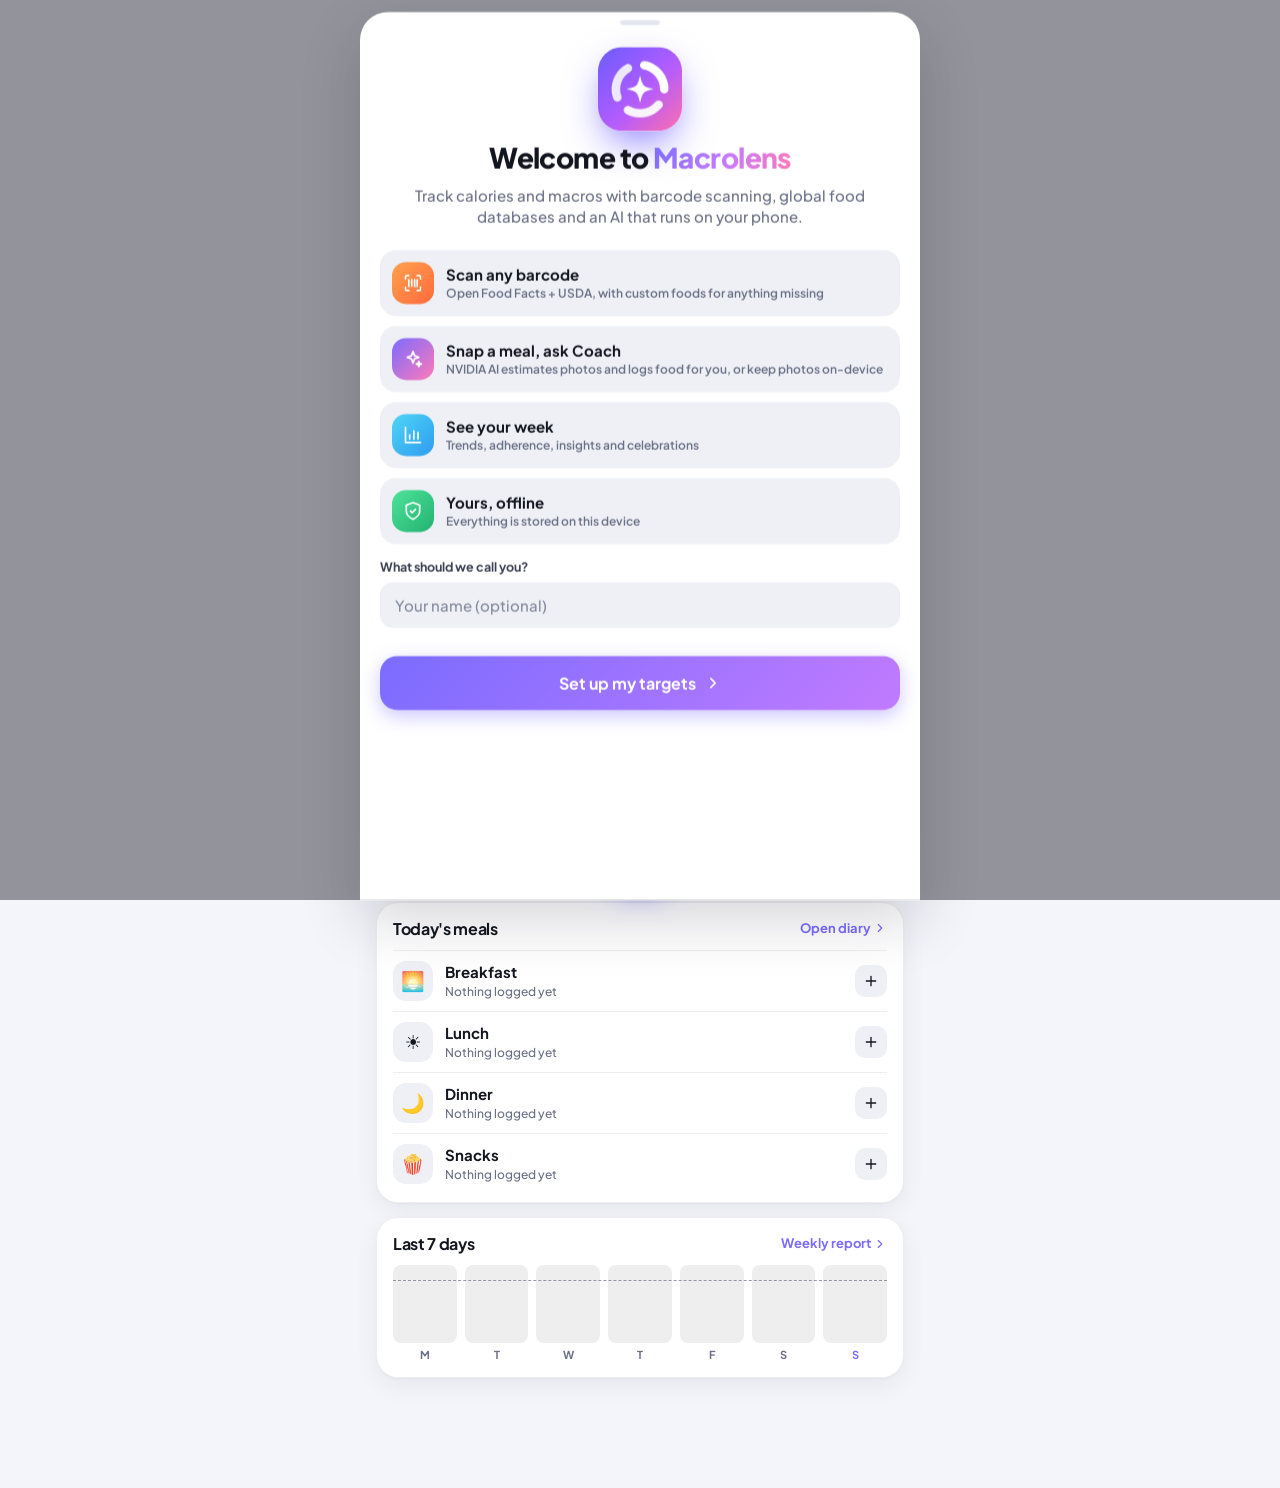
==== commit e04209e6: "Add NVIDIA cloud AI: Coach agent and cloud Snap AI - Coach tab: chat agent on NVIDIA-hosted models (" ====
--- a/index.html
+++ b/index.html
@@ -19,6 +19,7 @@
   <link rel="preconnect" href="https://fonts.gstatic.com" crossorigin>
   <link rel="stylesheet" href="https://fonts.googleapis.com/css2?family=Plus+Jakarta+Sans:wght@400;500;600;700;800&display=swap">
   <link rel="stylesheet" href="css/app.css">
+  <link rel="stylesheet" href="css/coach.css">
   <script>
     // Apply the saved theme before first paint to avoid a flash.
     try { var t = localStorage.getItem('ml-theme'); if (t && t !== 'system') document.documentElement.dataset.theme = t; } catch (e) {}
--- a/css/app.css
+++ b/css/app.css
@@ -753,3 +753,79 @@
 @media (prefers-reduced-motion: reduce) {
   *, *::before, *::after { animation-duration: 0.01ms !important; animation-iteration-count: 1 !important; transition-duration: 0.01ms !important; }
 }
+
+/* ===== Diet-fit grades (A–F) ===== */
+:root {
+  --grade-a: #0f8a4a;
+  --grade-b: #4f9a22;
+  --grade-c: #e3ad00;
+  --grade-d: #e07400;
+  --grade-e: #dd4416;
+  --grade-f: #c0182f;
+}
+.grade { display: inline-grid; place-items: center; width: 24px; height: 24px; border-radius: 7px; font-size: 13px; font-weight: 800; line-height: 1; color: #fff; flex: none; letter-spacing: 0; font-variant-numeric: tabular-nums; }
+.grade.xs { width: 18px; height: 18px; border-radius: 5px; font-size: 10.5px; }
+.grade.xl { width: 52px; height: 52px; border-radius: 15px; font-size: 28px; box-shadow: 0 6px 18px color-mix(in srgb, var(--gc, #000) 30%, transparent); }
+.grade-a { background: var(--grade-a); --gc: var(--grade-a); }
+.grade-b { background: var(--grade-b); --gc: var(--grade-b); }
+.grade-c { background: var(--grade-c); --gc: var(--grade-c); color: #1e1a05; }
+.grade-d { background: var(--grade-d); --gc: var(--grade-d); }
+.grade-e { background: var(--grade-e); --gc: var(--grade-e); }
+.grade-f { background: var(--grade-f); --gc: var(--grade-f); }
+.li-grade { flex: none; display: flex; align-items: center; }
+.grade-strip { display: flex; gap: 3px; }
+
+.grade-card { --gc: var(--grade-c); margin: -4px 0 16px; padding: 14px; border-radius: 18px; background: color-mix(in srgb, var(--gc) 9%, var(--surface-2)); border: 1px solid color-mix(in srgb, var(--gc) 24%, transparent); }
+.gc-a { --gc: var(--grade-a); } .gc-b { --gc: var(--grade-b); } .gc-c { --gc: var(--grade-c); }
+.gc-d { --gc: var(--grade-d); } .gc-e { --gc: var(--grade-e); } .gc-f { --gc: var(--grade-f); }
+.gc-top { display: flex; align-items: center; gap: 12px; }
+.gc-text { flex: 1; min-width: 0; display: flex; flex-direction: column; gap: 2px; }
+.gc-text b { font-size: 15.5px; line-height: 1.25; }
+.gc-text small { color: var(--muted); font-size: 12px; font-weight: 600; }
+.gc-chips { display: flex; flex-wrap: wrap; gap: 6px; margin-top: 12px; }
+.gc-chip { display: inline-flex; align-items: center; gap: 4px; padding: 4px 10px 4px 7px; border-radius: 99px; background: var(--surface); font-size: 12px; font-weight: 700; }
+.gc-chip.good { color: var(--ok); }
+.gc-chip.bad { color: var(--over); }
+.gc-cap { display: flex; align-items: center; gap: 5px; margin-top: 10px; font-size: 12px; font-weight: 600; color: var(--text-2); }
+.gc-more { margin-top: 10px; }
+.gc-more summary { display: flex; align-items: center; justify-content: space-between; padding: 4px 0; font-size: 13px; font-weight: 700; color: var(--text-2); cursor: pointer; list-style: none; }
+.gc-more summary::-webkit-details-marker { display: none; }
+.gc-more summary::after { content: '+'; color: var(--muted); font-size: 18px; line-height: 1; }
+.gc-more[open] summary::after { content: '–'; }
+.gc-factors, .gc-adds { list-style: none; margin: 8px 0 0; padding: 0; }
+.gf { display: flex; align-items: flex-start; gap: 10px; padding: 8px 0; border-top: 1px solid var(--border); }
+.gf-pts { flex: none; width: 36px; padding: 3px 0; border-radius: 8px; background: var(--surface); text-align: center; font-size: 12.5px; font-weight: 800; font-variant-numeric: tabular-nums; }
+.gf.good .gf-pts { color: var(--ok); }
+.gf.bad .gf-pts { color: var(--over); }
+.gf.info .gf-pts { color: var(--muted); }
+.gf b, .gc-adds b { font-size: 13px; }
+.gf b { display: block; }
+.gf small, .gc-adds small { display: block; margin-top: 1px; color: var(--muted); font-size: 12px; font-weight: 500; line-height: 1.4; }
+.gc-h { margin: 14px 0 2px; font-size: 11.5px; font-weight: 800; letter-spacing: 0.05em; text-transform: uppercase; color: var(--muted); }
+.gc-adds li { display: flex; align-items: flex-start; gap: 9px; padding: 7px 0; border-top: 1px solid var(--border); }
+.gc-ingr { max-height: 9.5em; overflow: auto; margin: 6px 0 0; font-size: 12px; line-height: 1.5; color: var(--text-2); }
+.tier-dot { width: 10px; height: 10px; margin-top: 4px; border-radius: 50%; flex: none; background: var(--muted); }
+.tier-dot.tier-0 { background: var(--ok); }
+.tier-dot.tier-1 { background: #9bc53d; }
+.tier-dot.tier-2 { background: var(--warn); }
+.tier-dot.tier-3 { background: var(--over); }
+.tier-label { display: inline-block; margin-left: 2px; padding: 1px 5px; border-radius: 5px; font-size: 10px; font-weight: 800; text-transform: uppercase; letter-spacing: 0.03em; vertical-align: 1px; color: var(--muted); background: color-mix(in srgb, currentColor 14%, transparent); }
+.tier-label.tier-0 { color: var(--ok); }
+.tier-label.tier-1 { color: #6f9a1c; }
+.tier-label.tier-2 { color: #d88a00; }
+.tier-label.tier-3 { color: var(--over); }
+.tiny { margin: 8px 0; font-size: 11.5px; line-height: 1.45; }
+.grade-card .btn.block { margin-top: 10px; }
+.spinner.sm { width: 20px; height: 20px; border-width: 2.5px; }
+.ds-grade { display: flex; align-items: center; gap: 10px; margin-top: 14px; padding-top: 12px; border-top: 1px solid var(--border); }
+.ds-grade b { display: block; font-size: 13.5px; }
+.ds-grade small { display: block; font-size: 11.5px; font-weight: 600; }
+textarea.input.textarea { height: auto; min-height: 78px; padding: 10px 12px; line-height: 1.45; resize: vertical; font-size: 14px; }
+
+.help p { margin: 0 0 10px; font-size: 14px; line-height: 1.5; color: var(--text-2); }
+.help h4 { margin: 16px 0 6px; font-size: 14px; }
+.help ul { list-style: none; margin: 0 0 10px; padding: 0; }
+.help-grades li { display: flex; align-items: center; gap: 10px; padding: 4px 0; font-size: 13.5px; }
+.help-list li { margin-bottom: 7px; font-size: 13.5px; line-height: 1.45; color: var(--text-2); }
+.help-tiers li { display: flex; align-items: center; gap: 8px; padding: 3px 0; font-size: 13.5px; }
+.help-tiers .tier-dot { margin-top: 0; }
--- a/css/coach.css
+++ b/css/coach.css
@@ -0,0 +1,165 @@
+/* ===== Coach (cloud AI agent), AI settings and setup guide ===== */
+
+.avatar-btn {
+  width: 38px; height: 38px; border-radius: 13px; display: grid; place-items: center;
+  font-weight: 800; font-size: 14px; color: #fff;
+  background: linear-gradient(135deg, var(--brand), #ff7ab8);
+  box-shadow: var(--shadow);
+}
+
+.coach-orb {
+  width: 42px; height: 42px; border-radius: 14px; flex: none; display: grid; place-items: center; color: #fff;
+  background: linear-gradient(135deg, #7b6cff, #c17bff 55%, #ff7ab8);
+  box-shadow: 0 8px 20px -8px #b56cff;
+}
+.coach-orb.lg { width: 68px; height: 68px; border-radius: 22px; animation: orb 3.5s ease-in-out infinite; }
+
+.coach-card { display: flex; align-items: center; gap: 12px; background: linear-gradient(135deg, color-mix(in srgb, var(--brand) 12%, var(--surface)), var(--surface)); }
+.coach-card > span.grow { display: flex; flex-direction: column; min-width: 0; }
+.coach-card small { color: var(--muted); font-weight: 600; white-space: nowrap; overflow: hidden; text-overflow: ellipsis; }
+
+/* ---- Coach view ---- */
+.coach { display: flex; flex-direction: column; gap: 12px; min-height: calc(100dvh - var(--tabbar-h) - var(--safe-b) - var(--safe-t) - 40px); }
+.coach-top { align-items: center; }
+.model-chip {
+  display: inline-flex; align-items: center; gap: 5px; height: 36px; padding: 0 10px 0 12px; border-radius: 12px;
+  background: var(--surface); border: 1px solid var(--border); box-shadow: var(--shadow);
+  font-size: 12.5px; font-weight: 700; max-width: 170px;
+}
+.model-chip span { white-space: nowrap; overflow: hidden; text-overflow: ellipsis; }
+.model-chip .ico:first-child { color: var(--brand); }
+
+.chat { flex: 1; display: flex; flex-direction: column; gap: 10px; padding-bottom: 6px; }
+
+.msg { display: flex; flex-direction: column; gap: 6px; max-width: 92%; animation: pop 0.25s var(--ease); }
+.msg.user { align-self: flex-end; align-items: flex-end; }
+.msg.bot { align-self: flex-start; }
+.hidden-msg { display: none; }
+.bubble { padding: 10px 14px; border-radius: 18px; font-size: 14.5px; line-height: 1.5; word-wrap: break-word; overflow-wrap: anywhere; }
+.msg.user .bubble { background: linear-gradient(135deg, var(--brand), var(--brand-2)); color: #fff; border-bottom-right-radius: 6px; }
+.msg.bot .bubble { background: var(--surface); border: 1px solid var(--border); border-bottom-left-radius: 6px; box-shadow: var(--shadow); }
+.msg-imgs { display: flex; gap: 6px; flex-wrap: wrap; justify-content: flex-end; }
+.msg-imgs img { width: 120px; height: 120px; object-fit: cover; border-radius: 16px; box-shadow: var(--shadow); }
+
+.bubble.typing { display: flex; gap: 4px; padding: 14px 16px; }
+.bubble.typing i { width: 7px; height: 7px; border-radius: 50%; background: var(--muted); animation: blink 1.2s infinite both; }
+.bubble.typing i:nth-child(2) { animation-delay: 0.15s; }
+.bubble.typing i:nth-child(3) { animation-delay: 0.3s; }
+@keyframes blink { 0%, 80%, 100% { opacity: 0.25; transform: translateY(0); } 40% { opacity: 1; transform: translateY(-3px); } }
+.msg.streaming .bubble.md > :last-child::after { content: ''; display: inline-block; width: 7px; height: 14px; margin-left: 2px; background: var(--brand); border-radius: 2px; vertical-align: -2px; animation: blink 1s infinite; }
+
+.md p { margin: 0 0 6px; }
+.md p:last-child, .md ul:last-child, .md ol:last-child { margin-bottom: 0; }
+.md h4 { font-size: 14px; margin: 8px 0 4px; }
+.md ul, .md ol { margin: 2px 0 8px; padding-left: 20px; }
+.md li { margin: 2px 0; }
+.md code { font-family: ui-monospace, Consolas, monospace; font-size: 12.5px; background: var(--surface-2); padding: 1px 5px; border-radius: 5px; }
+.md-table { overflow-x: auto; margin: 6px 0; }
+.md-table table { border-collapse: collapse; font-size: 13px; min-width: 100%; }
+.md-table th, .md-table td { padding: 5px 8px; border-bottom: 1px solid var(--border); text-align: left; white-space: nowrap; }
+.md-table th { color: var(--muted); font-size: 11.5px; text-transform: uppercase; letter-spacing: 0.04em; }
+
+.thought { max-width: 100%; border-radius: 14px; background: var(--surface-2); font-size: 12.5px; color: var(--muted); }
+.thought summary { padding: 7px 12px; cursor: pointer; font-weight: 700; display: flex; align-items: center; gap: 6px; list-style: none; }
+.thought summary::-webkit-details-marker { display: none; }
+.thought-body { padding: 0 12px 10px; max-height: 220px; overflow-y: auto; white-space: normal; line-height: 1.45; }
+
+.tool-card {
+  display: flex; align-items: center; gap: 10px; align-self: flex-start; max-width: 92%;
+  padding: 8px 10px 8px 8px; border-radius: 14px; background: var(--surface-2); border: 1px solid var(--border);
+  font-size: 13px; animation: pop 0.25s var(--ease);
+}
+.tc-ico { width: 28px; height: 28px; border-radius: 9px; flex: none; display: grid; place-items: center; background: var(--surface); color: var(--brand); }
+.tool-card.done .tc-ico { color: var(--ok); }
+.tool-card.error .tc-ico { color: var(--warn); }
+.tool-card.denied .tc-ico { color: var(--muted); }
+.tc-text { display: flex; flex-direction: column; min-width: 0; }
+.tc-text b { font-size: 13px; }
+.tc-text small { color: var(--muted); font-weight: 600; white-space: nowrap; overflow: hidden; text-overflow: ellipsis; }
+.tc-undo { display: inline-flex; align-items: center; gap: 4px; margin-left: auto; padding: 5px 9px; border-radius: 9px; font-size: 12px; font-weight: 800; color: var(--brand); background: var(--surface); }
+.tc-undone { margin-left: auto; font-size: 11.5px; font-weight: 800; color: var(--muted); }
+.tc-ok { margin-left: auto; color: var(--ok); }
+.tool-card.approval { flex-direction: column; align-items: stretch; gap: 8px; padding: 12px; border-color: color-mix(in srgb, var(--brand) 45%, transparent); background: color-mix(in srgb, var(--brand) 8%, var(--surface)); min-width: 260px; }
+.tool-card.approval.danger { border-color: color-mix(in srgb, var(--over) 45%, transparent); background: color-mix(in srgb, var(--over) 7%, var(--surface)); }
+.tool-card.approval p { font-weight: 600; font-size: 14px; }
+.tc-head { display: flex; align-items: center; gap: 6px; color: var(--brand); font-size: 12px; text-transform: uppercase; letter-spacing: 0.05em; }
+.tool-card.approval.danger .tc-head { color: var(--over); }
+.spinner.xs { width: 16px; height: 16px; border-width: 2px; }
+
+.note { align-self: center; display: inline-flex; align-items: center; gap: 6px; max-width: 92%; font-size: 12.5px; font-weight: 600; color: var(--muted); padding: 6px 12px; border-radius: 99px; background: var(--surface-2); text-align: center; }
+.note.error { color: var(--over); background: color-mix(in srgb, var(--over) 10%, var(--surface)); border-radius: 14px; }
+
+.coach-welcome { display: flex; flex-direction: column; align-items: center; text-align: center; gap: 10px; padding: 18px 4px 8px; }
+.coach-welcome p { max-width: 420px; font-size: 14px; }
+.sugg { display: flex; flex-direction: column; gap: 8px; width: 100%; margin-top: 8px; }
+.sugg-chip { display: flex; align-items: center; gap: 10px; padding: 12px 14px; border-radius: 16px; background: var(--surface); border: 1px solid var(--border); box-shadow: var(--shadow); text-align: left; font-weight: 600; font-size: 13.5px; transition: transform 0.15s; }
+.sugg-chip:active { transform: scale(0.98); }
+.sugg-chip .ico { color: var(--brand); }
+
+.coach-setup { display: flex; flex-direction: column; align-items: center; text-align: center; gap: 12px; padding: 24px 18px; }
+.setup-steps { text-align: left; width: 100%; margin: 4px 0; padding-left: 22px; display: flex; flex-direction: column; gap: 8px; }
+.setup-steps li b { display: block; }
+.setup-steps small { color: var(--muted); font-weight: 600; }
+
+/* Composer: sticks above the tab bar; the tab bar slides away while typing. */
+.composer {
+  position: sticky; bottom: calc(var(--tabbar-h) + var(--safe-b) + 8px); z-index: 20;
+  display: flex; flex-direction: column; gap: 6px;
+  transition: bottom 0.25s var(--ease);
+}
+body.coach-typing .composer { bottom: calc(var(--safe-b) + 8px); }
+body.coach-typing .tabbar { transform: translate(-50%, calc(100% + 40px)); }
+.tabbar { transition: transform 0.25s var(--ease); }
+.att-row { display: flex; gap: 6px; }
+.att { position: relative; }
+.att img { width: 56px; height: 56px; object-fit: cover; border-radius: 12px; box-shadow: var(--shadow); }
+.att button { position: absolute; top: -6px; right: -6px; width: 22px; height: 22px; border-radius: 50%; display: grid; place-items: center; background: var(--text); color: var(--bg); }
+.composer-box {
+  display: flex; align-items: flex-end; gap: 4px; padding: 6px;
+  border-radius: 22px; background: var(--glass); border: 1px solid var(--border);
+  backdrop-filter: blur(18px) saturate(1.5); -webkit-backdrop-filter: blur(18px) saturate(1.5);
+  box-shadow: var(--shadow-lg);
+}
+.composer-box textarea {
+  flex: 1; min-width: 0; resize: none; border: 0; outline: 0; background: none; color: var(--text);
+  font: 500 15px/1.4 var(--font); padding: 9px 4px; max-height: 160px;
+}
+.composer-box textarea::placeholder { color: var(--muted); }
+.composer-box .attach { cursor: pointer; }
+.send {
+  width: 40px; height: 40px; border-radius: 14px; flex: none; display: grid; place-items: center; color: #fff;
+  background: linear-gradient(135deg, var(--brand), var(--brand-2)); transition: transform 0.15s;
+}
+.send:active { transform: scale(0.92); }
+.send.stop { background: var(--text); color: var(--bg); }
+
+/* ---- Model picker / browser ---- */
+.model-list { display: flex; flex-direction: column; gap: 8px; }
+.model-opt { display: flex; align-items: center; justify-content: space-between; gap: 10px; width: 100%; padding: 12px 14px; border-radius: 16px; background: var(--surface-2); border: 1.5px solid transparent; text-align: left; }
+.model-opt.on { border-color: var(--brand); background: color-mix(in srgb, var(--brand) 10%, var(--surface)); }
+.mo-main { display: flex; flex-direction: column; min-width: 0; }
+.mo-main small { color: var(--muted); font-weight: 600; overflow: hidden; text-overflow: ellipsis; }
+.mo-tags { display: flex; gap: 4px; flex: none; }
+
+/* ---- Profile AI card ---- */
+.ai-card .field { margin-bottom: 12px; }
+.set-row.stack-sm { flex-wrap: wrap; }
+.set-row.stack-sm > .seg { flex: none; }
+.ai-test-msg { min-height: 18px; margin: 8px 0 6px; }
+.set-row.as-btn:disabled { opacity: 0.5; }
+
+/* ---- Snap engine switch ---- */
+.engine-seg { align-self: center; }
+.engine-seg button { padding: 0 14px; }
+.model-status.warn { color: var(--warn); }
+.model-status .link { margin-left: auto; }
+
+/* ---- Setup guide ---- */
+.guide { display: flex; flex-direction: column; gap: 14px; }
+.g-step { display: flex; gap: 12px; padding: 14px; border-radius: 18px; background: var(--surface-2); }
+.g-step > div { display: flex; flex-direction: column; gap: 8px; min-width: 0; font-size: 14px; }
+.g-step ul { margin: 0; padding-left: 18px; display: flex; flex-direction: column; gap: 4px; }
+.g-step code { font-family: ui-monospace, Consolas, monospace; font-size: 12.5px; background: var(--surface); padding: 1px 5px; border-radius: 5px; word-break: break-all; }
+.g-n { width: 28px; height: 28px; border-radius: 50%; flex: none; display: grid; place-items: center; font-weight: 800; color: #fff; background: linear-gradient(135deg, var(--brand), var(--brand-2)); }
+.g-code summary { cursor: pointer; font-weight: 700; font-size: 13px; color: var(--muted); }
+pre.code { margin: 8px 0 0; max-height: 260px; overflow: auto; padding: 12px; border-radius: 12px; background: var(--surface); font: 11.5px/1.45 ui-monospace, Consolas, monospace; white-space: pre; }
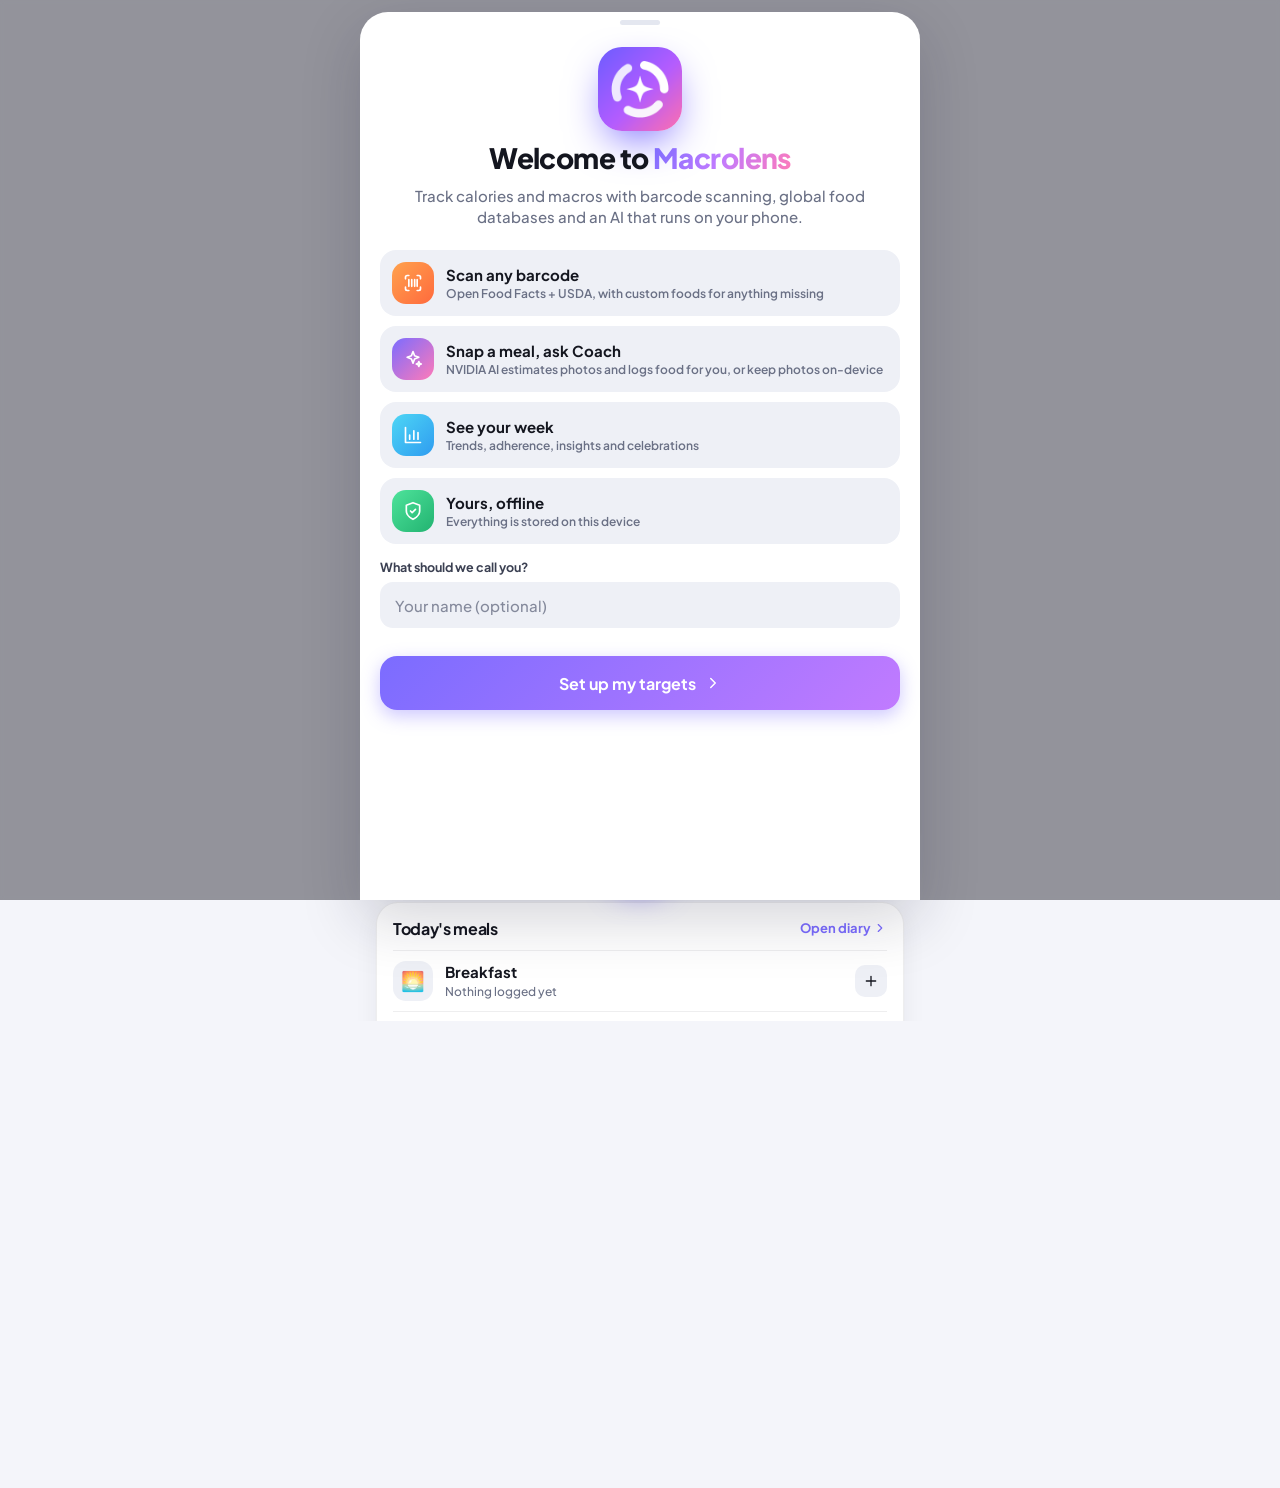
==== commit cdb86d47: "v1.3.0: motion layer, saved meals, suggestions, achievements Motion - Direction-aware page slides (V" ====
--- a/index.html
+++ b/index.html
@@ -20,6 +20,7 @@
   <link rel="stylesheet" href="https://fonts.googleapis.com/css2?family=Plus+Jakarta+Sans:wght@400;500;600;700;800&display=swap">
   <link rel="stylesheet" href="css/app.css">
   <link rel="stylesheet" href="css/coach.css">
+  <link rel="stylesheet" href="css/motion.css">
   <script>
     // Apply the saved theme before first paint to avoid a flash.
     try { var t = localStorage.getItem('ml-theme'); if (t && t !== 'system') document.documentElement.dataset.theme = t; } catch (e) {}
--- a/css/coach.css
+++ b/css/coach.css
@@ -48,6 +48,7 @@
 @keyframes blink { 0%, 80%, 100% { opacity: 0.25; transform: translateY(0); } 40% { opacity: 1; transform: translateY(-3px); } }
 .msg.streaming .bubble.md > :last-child::after { content: ''; display: inline-block; width: 7px; height: 14px; margin-left: 2px; background: var(--brand); border-radius: 2px; vertical-align: -2px; animation: blink 1s infinite; }
 
+.wait-note { color: var(--muted); font-size: 11.5px; font-weight: 600; padding-left: 4px; }
 .md p { margin: 0 0 6px; }
 .md p:last-child, .md ul:last-child, .md ol:last-child { margin-bottom: 0; }
 .md h4 { font-size: 14px; margin: 8px 0 4px; }
--- a/css/motion.css
+++ b/css/motion.css
@@ -0,0 +1,151 @@
+/* ===== Motion & delight layer ===== */
+
+/* ---- Page transitions (View Transitions API, direction-aware) ---- */
+@keyframes vt-in-right { from { transform: translateX(32px); opacity: 0; } }
+@keyframes vt-out-left { to { transform: translateX(-32px); opacity: 0; } }
+@keyframes vt-in-left { from { transform: translateX(-32px); opacity: 0; } }
+@keyframes vt-out-right { to { transform: translateX(32px); opacity: 0; } }
+::view-transition-old(root), ::view-transition-new(root) { animation-duration: 0.3s; animation-timing-function: cubic-bezier(0.2, 0.8, 0.2, 1); }
+html[data-nav-dir='forward']::view-transition-old(root) { animation-name: vt-out-left; }
+html[data-nav-dir='forward']::view-transition-new(root) { animation-name: vt-in-right; }
+html[data-nav-dir='back']::view-transition-old(root) { animation-name: vt-out-right; }
+html[data-nav-dir='back']::view-transition-new(root) { animation-name: vt-in-left; }
+.tabbar { view-transition-name: tabbar; }
+::view-transition-group(tabbar), ::view-transition-old(tabbar), ::view-transition-new(tabbar) { animation: none; }
+
+/* ---- Staggered entrances ---- */
+.view-inner.stagger > * { animation: rise 0.5s var(--ease) both; animation-delay: calc(var(--i, 0) * 40ms); }
+@keyframes rise { from { opacity: 0; transform: translateY(12px) scale(0.985); } }
+
+/* ---- Tap ripples ---- */
+:is(.btn, .btn-icon, .chip, .food-row, .entry, .qa-ico, .meal-row, .sugg-chip, .set-row.as-btn, .tabbar a, .cand, .day, .fit-item, .dial-ico, .meal-pick) { position: relative; overflow: hidden; isolation: isolate; }
+.ripple { position: absolute; border-radius: 50%; background: currentColor; opacity: 0.16; transform: scale(0); pointer-events: none; z-index: -1; animation: ripple 0.6s cubic-bezier(0.2, 0.8, 0.2, 1) forwards; }
+.btn.primary .ripple, .qa-ico .ripple, .dial-ico .ripple { background: #fff; opacity: 0.3; }
+@keyframes ripple { to { transform: scale(1); opacity: 0; } }
+
+/* Tappable cards sink slightly */
+a.card, button.card, .macro-card { transition: transform 0.18s var(--ease), box-shadow 0.2s; }
+a.card:active, button.card:active, .macro-card:active { transform: scale(0.98); }
+
+/* ---- Tab bar: sliding pill + icon pop ---- */
+.tab-pill {
+  position: absolute; left: 0; top: 7px; height: 50px; width: 0; border-radius: 17px; opacity: 0;
+  background: color-mix(in srgb, var(--brand) 14%, transparent);
+  transition: transform 0.5s var(--spring), width 0.5s var(--spring), opacity 0.25s;
+  pointer-events: none; z-index: 0;
+}
+.tabbar a { position: relative; z-index: 1; }
+.tabbar a.active .ico { animation: tabPop 0.5s var(--spring); }
+@keyframes tabPop { 40% { transform: translateY(-4px) scale(1.2); } 100% { transform: translateY(-1px) scale(1.08); } }
+.fab { transition: transform 0.35s var(--spring), box-shadow 0.3s; }
+.fab .ico { transition: transform 0.35s var(--spring); }
+body.dial-open .fab .ico { transform: rotate(45deg); }
+
+/* ---- Rings: completion glow ---- */
+.ring.done svg { animation: ringGlow 2.6s ease-in-out infinite; }
+@keyframes ringGlow { 0%, 100% { filter: drop-shadow(0 0 0 transparent); } 50% { filter: drop-shadow(0 0 7px var(--rc, var(--brand))); } }
+.ring.done .macro-pct::after { content: ' ✓'; }
+
+/* ---- Hero: drifting aurora ---- */
+.hero::before { animation: drift 13s ease-in-out infinite alternate; }
+.hero::after {
+  content: ''; position: absolute; width: 70%; height: 80%; right: -20%; bottom: -35%; pointer-events: none;
+  background: radial-gradient(closest-side, color-mix(in srgb, #ff7ab8 13%, transparent), transparent);
+  animation: drift2 16s ease-in-out infinite alternate;
+}
+@keyframes drift { to { transform: translate(9%, 7%) scale(1.1); } }
+@keyframes drift2 { to { transform: translate(-14%, -10%) scale(1.15); } }
+.hero-ring { z-index: 1; }
+
+/* ---- Water: shimmering glasses ---- */
+.glass.full::before {
+  content: ''; position: absolute; inset: 0; z-index: 1; border-radius: inherit;
+  background: linear-gradient(105deg, transparent 35%, rgba(255, 255, 255, 0.45) 48%, transparent 60%);
+  background-size: 260% 100%; animation: shine 3.2s linear infinite; animation-delay: calc(var(--i) * 140ms);
+}
+@keyframes shine { from { background-position: 130% 0; } to { background-position: -130% 0; } }
+
+/* ---- Speed dial ---- */
+/* The dial is a sheet without a panel: no transform/will-change, so its fixed children use the viewport. */
+.sheet.dial { position: static; background: none; box-shadow: none; transform: none !important; will-change: auto; max-height: none; width: 0; height: 0; overflow: visible; }
+.sheet.dial .sheet-grab { display: none; }
+.sheet.dial .sheet-body { padding: 0; overflow: visible; }
+.sheet-wrap:has(.sheet.dial) .sheet-backdrop { backdrop-filter: blur(6px); -webkit-backdrop-filter: blur(6px); }
+.dial-item {
+  position: fixed; z-index: 2; left: calc(var(--cx) - 30px); top: calc(var(--cy) - 30px); width: 60px;
+  display: flex; flex-direction: column; align-items: center; gap: 6px;
+  opacity: 0; transform: translate(0, 0) scale(0.3);
+  transition: transform 0.45s var(--spring), opacity 0.2s;
+  transition-delay: calc(var(--i) * 35ms);
+}
+.sheet-wrap.open .dial-item { opacity: 1; transform: translate(var(--x), var(--y)) scale(1); }
+.sheet-wrap.closing .dial-item { transition-delay: 0s; transition-duration: 0.2s; }
+.dial-ico {
+  width: 58px; height: 58px; border-radius: 20px; display: grid; place-items: center; color: #fff;
+  box-shadow: 0 12px 26px -8px rgba(0, 0, 0, 0.5);
+}
+.dial-ico.d-scan { background: linear-gradient(135deg, #ffa24d, #ff6a3d); }
+.dial-ico.d-snap { background: linear-gradient(135deg, #7b6cff, #c17bff 60%, #ff7ab8); }
+.dial-ico.d-search { background: linear-gradient(135deg, #4dd6f5, #2f9cf0); }
+.dial-ico.d-quick { background: linear-gradient(135deg, #ffd060, #ffa03d); }
+.dial-ico.d-coach { background: linear-gradient(135deg, #4ee39b, #22b371); }
+.dial-lbl { font-size: 12px; font-weight: 800; color: #fff; text-shadow: 0 1px 6px rgba(0, 0, 0, 0.6); white-space: nowrap; }
+.dial-close {
+  position: fixed; z-index: 3; left: calc(var(--cx) - 29px); top: calc(var(--cy) - 29px); width: 58px; height: 58px; border-radius: 20px;
+  display: grid; place-items: center; color: #fff;
+  background: linear-gradient(135deg, var(--brand), var(--brand-2) 60%, #ff7ab8);
+  box-shadow: 0 10px 26px color-mix(in srgb, var(--brand) 50%, transparent);
+}
+.dial-close .ico { transition: transform 0.4s var(--spring); }
+.sheet-wrap.open .dial-close .ico { transform: rotate(135deg); }
+
+/* ---- Diary: swipe to delete ---- */
+.entry-wrap { position: relative; border-top: 1px solid var(--border); border-radius: 12px; overflow: hidden; }
+.entry-wrap > .entry { border-top: 0; background: var(--surface); transition: transform 0.28s var(--ease), background 0.15s; touch-action: pan-y; }
+.entry-wrap > .entry.swiping { transition: none; }
+.entry-bg {
+  position: absolute; inset: 0; display: flex; align-items: center; justify-content: flex-end; gap: 6px; padding-right: 18px;
+  background: color-mix(in srgb, var(--over) 85%, #000); color: #fff; font-weight: 800; font-size: 13px;
+}
+.entry-bg .ico { transition: transform 0.25s var(--spring); }
+.entry-wrap.armed .entry-bg .ico { transform: scale(1.3); }
+.entry-wrap.gone { animation: collapse 0.3s var(--ease) 0.15s forwards; }
+@keyframes collapse { to { max-height: 0; opacity: 0; } }
+.entry-wrap { max-height: 120px; }
+.meal-more { margin-left: -4px; }
+
+/* ---- Fits what's left ---- */
+.fit-card .card-head { margin-bottom: 8px; }
+.fit-list { display: flex; flex-direction: column; gap: 4px; }
+.fit-item { display: flex; align-items: center; gap: 12px; width: 100%; padding: 8px 6px; border-radius: 14px; text-align: left; }
+.fit-item .li-thumb { width: 40px; height: 40px; }
+.fit-item .grow { display: flex; flex-direction: column; min-width: 0; }
+.fit-item small { color: var(--muted); font-weight: 600; }
+.fit-tags { display: flex; gap: 4px; flex: none; }
+.fit-tag { font-size: 11px; font-weight: 800; padding: 3px 7px; border-radius: 8px; background: var(--surface-2); }
+
+/* ---- Saved meals ---- */
+.meal-pick { display: flex; align-items: center; gap: 12px; width: 100%; padding: 9px 6px; border-radius: 14px; text-align: left; }
+.meal-pick .li-thumb { font-size: 20px; }
+.meal-menu { display: flex; flex-direction: column; gap: 6px; }
+
+/* ---- Voice input ---- */
+.mic { color: var(--muted); }
+.mic.listening { color: #fff; background: var(--over) !important; animation: micPulse 1.2s ease-in-out infinite; }
+@keyframes micPulse { 50% { box-shadow: 0 0 0 8px color-mix(in srgb, var(--over) 25%, transparent); } }
+
+/* ---- Week: goal weight ---- */
+.goal-row { display: flex; align-items: center; justify-content: space-between; gap: 10px; margin: 10px 0 4px; font-size: 13px; }
+.goal-bar { height: 8px; border-radius: 99px; background: var(--track); overflow: hidden; margin-top: 6px; }
+.goal-bar span { display: block; height: 100%; border-radius: inherit; background: linear-gradient(90deg, var(--fiber), var(--brand)); transition: width 0.9s var(--ease); }
+.goal-line { stroke: var(--fiber); stroke-width: 1.5; stroke-dasharray: 5 5; }
+
+/* ---- Achievements ---- */
+.badge-shelf { display: flex; gap: 8px; overflow-x: auto; scrollbar-width: none; padding: 2px 0; }
+.badge-shelf::-webkit-scrollbar { display: none; }
+.achv { flex: none; display: flex; flex-direction: column; align-items: center; gap: 4px; width: 76px; padding: 10px 4px; border-radius: 16px; background: var(--surface-2); text-align: center; }
+.achv b { font-size: 24px; line-height: 1; }
+.achv small { font-size: 10.5px; font-weight: 700; color: var(--muted); }
+.achv.locked { opacity: 0.35; filter: grayscale(1); }
+.achv.new { animation: achvPop 0.8s var(--spring); box-shadow: 0 0 0 2px var(--brand); }
+@keyframes achvPop { 0% { transform: scale(0.6); } 70% { transform: scale(1.1); } }
